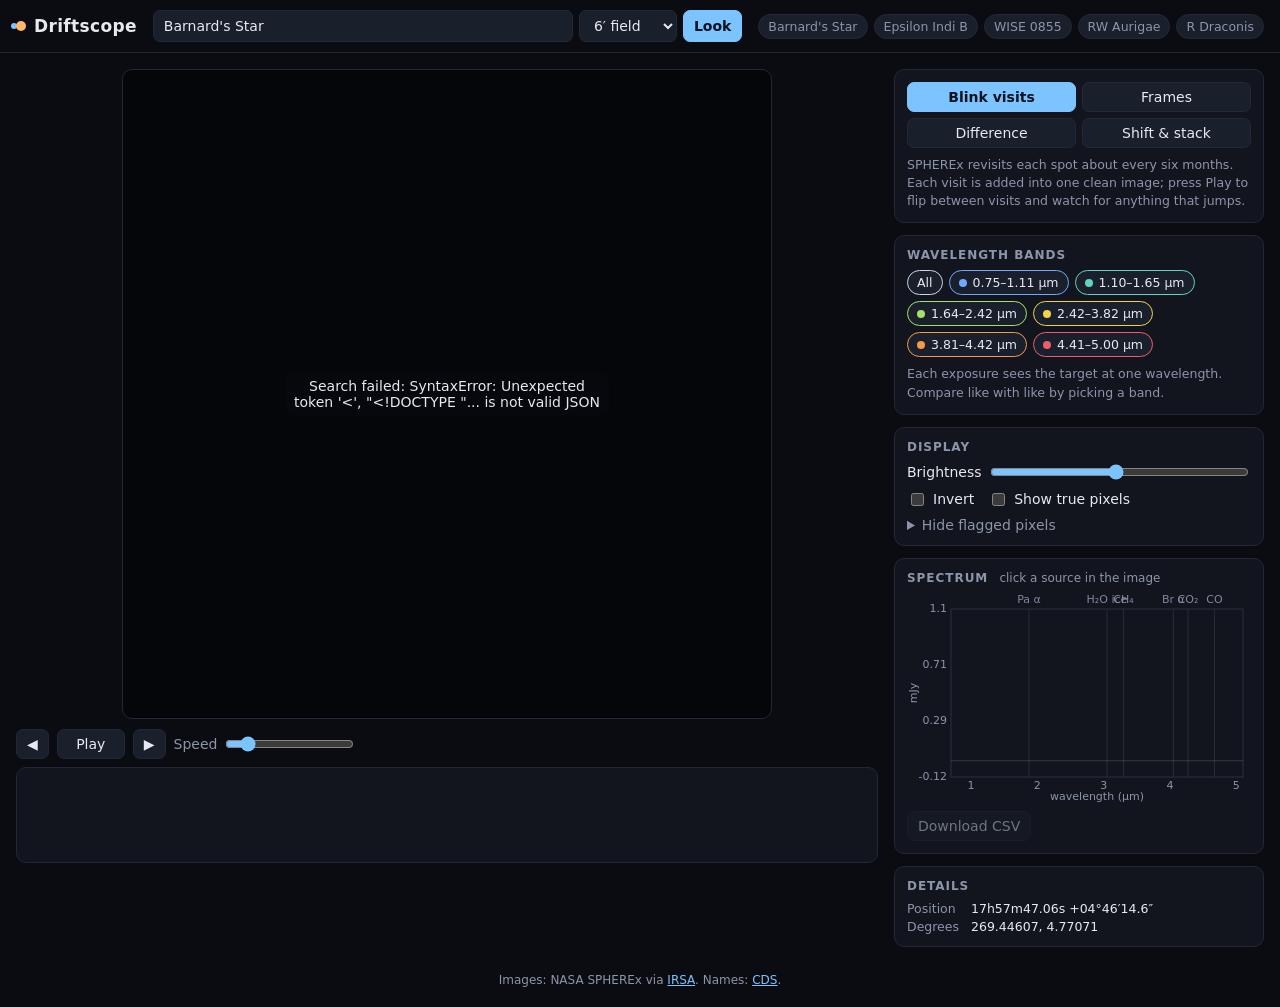
==== app/pages/index.html @ 3285594d "Add Driftscope: SPHEREx blink, difference, shift-and-stack viewer Pages Functions search IRSA and cu" ====
<!doctype html>
<html lang="en">
<head>
  <meta charset="utf-8">
  <meta name="viewport" content="width=device-width, initial-scale=1">
  <title>Driftscope — watch the SPHEREx sky move</title>
  <meta name="description" content="Blink, stack and difference NASA SPHEREx infrared images of any patch of sky to find things that move or change.">
  <link rel="stylesheet" href="style.css">
</head>
<body>
  <header class="top">
    <a class="brand" href="./"><span class="dot"></span>Driftscope</a>
    <form id="search" class="search">
      <input id="q" type="text" autocomplete="off" spellcheck="false"
        placeholder="Object name or RA Dec — e.g. 08h55m10.8s -07d14m42s" aria-label="Object name or coordinates">
      <select id="fov" aria-label="Field of view">
        <option value="3">3′ field</option>
        <option value="6" selected>6′ field</option>
        <option value="10">10′ field</option>
        <option value="15">15′ field</option>
        <option value="20">20′ field</option>
      </select>
      <button type="submit">Look</button>
    </form>
    <nav id="presets" class="presets" aria-label="Example targets"></nav>
  </header>

  <main class="layout">
    <section class="viewer">
      <div class="stage" id="stage">
        <canvas id="gl"></canvas>
        <canvas id="overlay"></canvas>
        <div class="badge" id="caption"></div>
        <div class="readout" id="readout"></div>
        <div class="status" id="status"></div>
      </div>
      <div class="transport">
        <button id="prev" title="Previous (←)">◀</button>
        <button id="play" title="Play / pause (space)">Play</button>
        <button id="next" title="Next (→)">▶</button>
        <label class="speed">Speed <input id="speed" type="range" min="0.5" max="12" step="0.5" value="2"></label>
        <span class="progress" id="progress"></span>
      </div>
      <canvas id="timeline" class="timeline" height="96"></canvas>
    </section>

    <aside class="side">
      <div class="panel">
        <div class="tabs" id="modes" role="tablist">
          <button data-mode="epoch" title="One stacked image per visit of the survey; blink between visits">Blink visits</button>
          <button data-mode="frame" title="Step through every individual exposure">Frames</button>
          <button data-mode="diff" title="Subtract one visit from another">Difference</button>
          <button data-mode="stack" title="Shift every exposure along a motion and add them up">Shift &amp; stack</button>
        </div>
        <p class="hint" id="modeHint"></p>

        <div id="diffCtl" class="row" hidden>
          <label>Show <select id="epA"></select></label>
          <label>minus <select id="epB"></select></label>
        </div>

        <div id="stackCtl" hidden>
          <div class="padrow">
            <canvas id="pad" width="150" height="150" title="Drag to set the motion"></canvas>
            <div class="padside">
              <label>East <input id="muE" type="number" step="0.1" value="0"> ″/yr</label>
              <label>North <input id="muN" type="number" step="0.1" value="0"> ″/yr</label>
              <label>Pad range <select id="padRange"><option>3</option><option selected>12</option><option>40</option></select> ″/yr</label>
              <button id="muReset" type="button">Reset</button>
            </div>
          </div>
        </div>
      </div>

      <div class="panel">
        <h2>Wavelength bands</h2>
        <div class="chips" id="bands"></div>
        <p class="hint">Each exposure sees the target at one wavelength. Compare like with like by picking a band.</p>
      </div>

      <div class="panel">
        <h2>Display</h2>
        <label class="slider">Brightness <input id="stretch" type="range" min="0.8" max="4.5" step="0.05" value="2.6"></label>
        <div class="row">
          <label><input id="invert" type="checkbox"> Invert</label>
          <label><input id="nearest" type="checkbox"> Show true pixels</label>
        </div>
        <details>
          <summary>Hide flagged pixels</summary>
          <div class="flags" id="flags"></div>
        </details>
      </div>

      <div class="panel">
        <h2>Spectrum <span class="sub" id="specTitle">click a source in the image</span></h2>
        <canvas id="spec" height="210"></canvas>
        <div class="row">
          <button id="specCsv" type="button" disabled>Download CSV</button>
          <span class="sub" id="specNote"></span>
        </div>
      </div>

      <div class="panel" id="detailPanel">
        <h2>Details</h2>
        <dl id="details"></dl>
      </div>
    </aside>
  </main>

  <footer class="foot">
    Images: NASA SPHEREx via <a href="https://irsa.ipac.caltech.edu/Missions/spherex.html" target="_blank" rel="noopener">IRSA</a>.
    Names: <a href="https://cds.unistra.fr/" target="_blank" rel="noopener">CDS</a>.
    <span id="renderer"></span>
  </footer>
  <script type="module" src="js/app.js"></script>
</body>
</html>
---- app/pages/style.css ----
:root {
  --bg: #0a0c12; --panel: #12151e; --line: #232838; --text: #e6e9f2; --dim: #8d95ab;
  --accent: #7cc4ff; --accent2: #ffb86b; --radius: 10px;
  font-family: ui-sans-serif, system-ui, -apple-system, "Segoe UI", Roboto, sans-serif;
  color-scheme: dark;
}
* { box-sizing: border-box; }
html, body { margin: 0; background: var(--bg); color: var(--text); font-size: 14px; }
a { color: var(--accent); }
button, select, input[type=text], input[type=number] {
  font: inherit; color: var(--text); background: #1a1f2c; border: 1px solid var(--line);
  border-radius: 7px; padding: 6px 10px;
}
button { cursor: pointer; }
button:hover:not(:disabled) { border-color: var(--accent); }
button:disabled { opacity: .45; cursor: default; }
input[type=range] { accent-color: var(--accent); }

.top { display: flex; flex-wrap: wrap; gap: 10px 16px; align-items: center; padding: 10px 16px; border-bottom: 1px solid var(--line); }
.brand { font-weight: 700; font-size: 17px; letter-spacing: .02em; color: var(--text); text-decoration: none; display: flex; align-items: center; gap: 8px; }
.brand .dot { width: 10px; height: 10px; border-radius: 50%; background: var(--accent2); box-shadow: -7px 0 0 -2px var(--accent); }
.search { display: flex; gap: 6px; flex: 1 1 380px; min-width: 0; }
.search input { flex: 1; min-width: 0; }
.search button { background: var(--accent); color: #06121d; border-color: var(--accent); font-weight: 600; }
.presets { display: flex; flex-wrap: wrap; gap: 6px; }
.presets button { padding: 4px 9px; font-size: 12.5px; border-radius: 999px; color: var(--dim); }
.presets button:hover { color: var(--text); }

.layout { display: grid; grid-template-columns: minmax(0, 1fr) 370px; gap: 16px; padding: 16px; max-width: 1400px; margin: 0 auto; }
.viewer { min-width: 0; }
.stage { position: relative; width: 100%; max-width: min(100%, calc(100vh - 250px)); min-width: min(100%, 320px); aspect-ratio: 1; margin: 0 auto; background: #05060a; border: 1px solid var(--line); border-radius: var(--radius); overflow: hidden; touch-action: none; cursor: crosshair; }
.stage canvas { position: absolute; inset: 0; width: 100%; height: 100%; display: block; }
#overlay { pointer-events: none; }
.badge, .readout, .status { position: absolute; padding: 5px 9px; background: rgba(8, 10, 16, .72); border-radius: 7px; font-size: 12.5px; pointer-events: none; backdrop-filter: blur(4px); }
.badge { top: 10px; left: 10px; max-width: calc(100% - 20px); font-weight: 600; }
.readout { bottom: 10px; left: 10px; color: var(--dim); font-variant-numeric: tabular-nums; white-space: pre-line; }
.status { top: 50%; left: 50%; transform: translate(-50%, -50%); font-size: 14px; text-align: center; max-width: 80%; }
.badge:empty, .readout:empty, .status:empty { display: none; }

.transport { display: flex; align-items: center; gap: 8px; margin: 10px 0 8px; flex-wrap: wrap; }
.transport #play { min-width: 68px; }
.speed { display: flex; align-items: center; gap: 6px; color: var(--dim); }
.progress { margin-left: auto; color: var(--dim); font-variant-numeric: tabular-nums; }
.timeline { width: 100%; height: 96px; display: block; background: var(--panel); border: 1px solid var(--line); border-radius: var(--radius); cursor: pointer; }

.side { display: flex; flex-direction: column; gap: 12px; min-width: 0; }
.panel { background: var(--panel); border: 1px solid var(--line); border-radius: var(--radius); padding: 12px; }
.panel h2 { margin: 0 0 8px; font-size: 12px; text-transform: uppercase; letter-spacing: .08em; color: var(--dim); font-weight: 600; }
.panel h2 .sub { text-transform: none; letter-spacing: 0; font-weight: 400; margin-left: 6px; }
.sub { color: var(--dim); font-size: 12px; }
.hint { color: var(--dim); font-size: 12.5px; margin: 8px 0 0; line-height: 1.45; }
.tabs { display: grid; grid-template-columns: 1fr 1fr; gap: 6px; }
.tabs button[aria-selected=true] { background: var(--accent); color: #06121d; border-color: var(--accent); font-weight: 600; }
.row { display: flex; flex-wrap: wrap; gap: 8px 14px; align-items: center; margin-top: 8px; }
.row label, .slider { display: flex; align-items: center; gap: 6px; }
.slider input { flex: 1; }
.chips { display: flex; flex-wrap: wrap; gap: 6px; }
.chips button { padding: 4px 9px; font-size: 12.5px; border-radius: 999px; display: flex; align-items: center; gap: 6px; opacity: .5; }
.chips button[aria-pressed=true] { opacity: 1; border-color: currentColor; }
.chips i { width: 8px; height: 8px; border-radius: 50%; background: currentColor; }
.chips span { color: var(--text); }
.padrow { display: flex; gap: 12px; margin-top: 10px; }
#pad { background: #0b0e16; border: 1px solid var(--line); border-radius: 8px; cursor: crosshair; touch-action: none; flex: none; }
.padside { display: flex; flex-direction: column; gap: 6px; font-size: 12.5px; color: var(--dim); }
.padside input { width: 74px; padding: 3px 6px; }
.padside select { padding: 3px 6px; }
details { margin-top: 8px; }
summary { cursor: pointer; color: var(--dim); }
.flags { display: grid; grid-template-columns: 1fr 1fr; gap: 3px 10px; margin-top: 8px; font-size: 12px; }
.flags label { display: flex; gap: 5px; align-items: center; }
#spec { width: 100%; height: 210px; display: block; }
dl { display: grid; grid-template-columns: auto 1fr; gap: 3px 12px; margin: 0; font-size: 12.5px; }
dt { color: var(--dim); }
dd { margin: 0; overflow-wrap: anywhere; font-variant-numeric: tabular-nums; }
.foot { padding: 10px 16px 20px; color: var(--dim); font-size: 12px; text-align: center; }

@media (max-width: 900px) {
  .layout { grid-template-columns: 1fr; padding: 10px; }
  .stage { max-width: 100%; }
}
/* ?embed=1 : just the image, transport and timeline */
body.embed .top, body.embed .side, body.embed .foot { display: none; }
body.embed .layout { grid-template-columns: 1fr; padding: 6px; }
body.embed .stage { max-width: min(100%, calc(100vh - 160px)); }
[hidden] { display: none !important; }
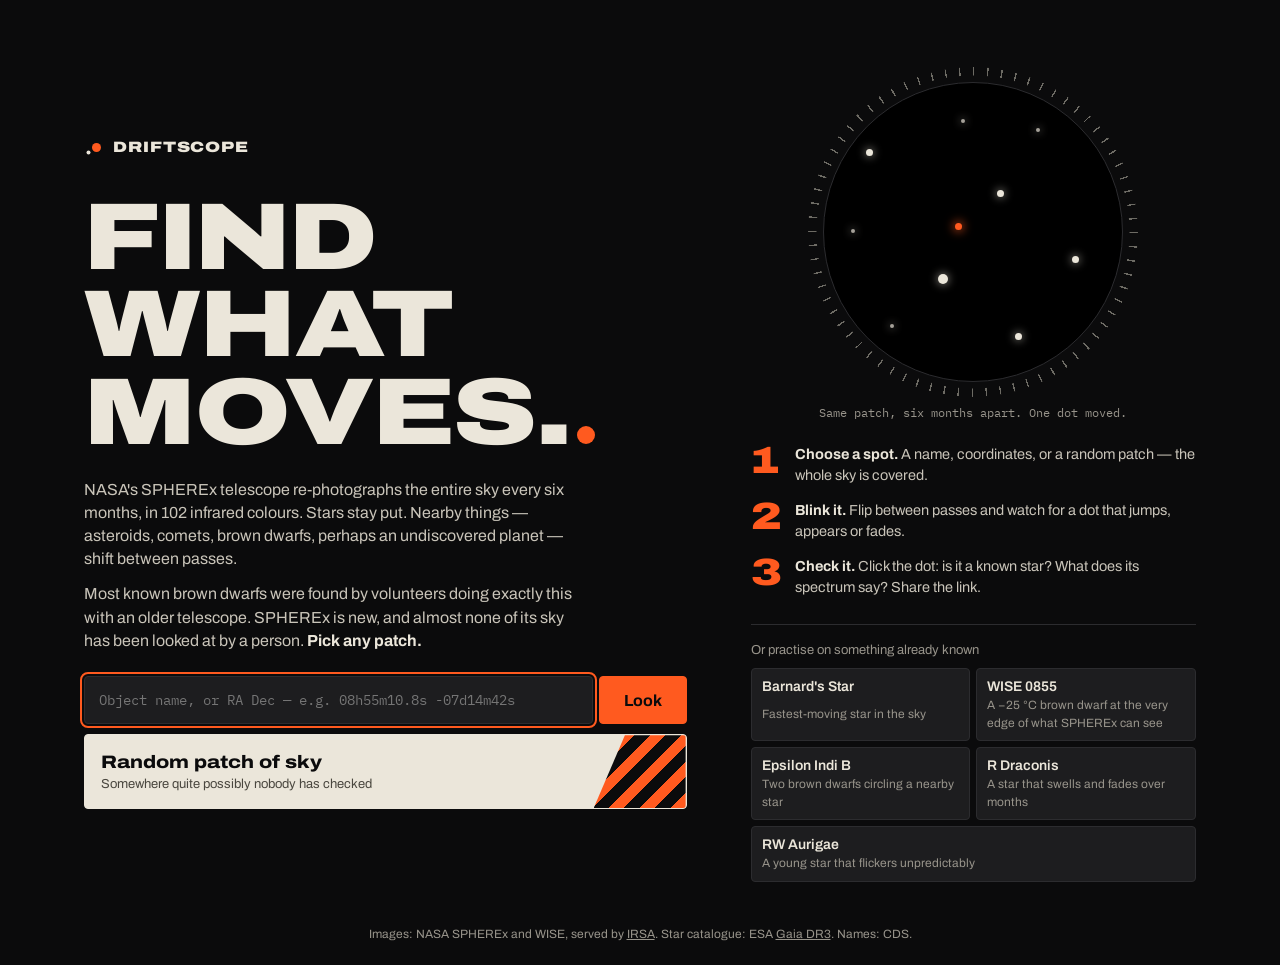
==== commit 8043f7bd: "Redesign, onboarding, Gaia overlay, WISE baseline, robust stacking - Start page and four-step guide;" ====
--- a/app/pages/index.html
+++ b/app/pages/index.html
@@ -3,115 +3,176 @@
 <head>
   <meta charset="utf-8">
   <meta name="viewport" content="width=device-width, initial-scale=1">
-  <title>Driftscope — watch the SPHEREx sky move</title>
-  <meta name="description" content="Blink, stack and difference NASA SPHEREx infrared images of any patch of sky to find things that move or change.">
+  <title>Driftscope — find what moves in the SPHEREx sky</title>
+  <meta name="description" content="Blink, subtract and stack NASA SPHEREx infrared images of any patch of sky to find things that move or change.">
+  <link rel="preconnect" href="https://fonts.googleapis.com">
+  <link rel="preconnect" href="https://fonts.gstatic.com" crossorigin>
+  <link href="https://fonts.googleapis.com/css2?family=Archivo:wdth,wght@62..125,400..900&family=IBM+Plex+Mono:wght@400;500;600&display=swap" rel="stylesheet">
   <link rel="stylesheet" href="style.css">
 </head>
 <body>
-  <header class="top">
-    <a class="brand" href="./"><span class="dot"></span>Driftscope</a>
+  <header class="bar">
+    <button class="brand" id="home" title="Start page">DRIFTSCOPE</button>
     <form id="search" class="search">
-      <input id="q" type="text" autocomplete="off" spellcheck="false"
-        placeholder="Object name or RA Dec — e.g. 08h55m10.8s -07d14m42s" aria-label="Object name or coordinates">
-      <select id="fov" aria-label="Field of view">
-        <option value="3">3′ field</option>
-        <option value="6" selected>6′ field</option>
-        <option value="10">10′ field</option>
-        <option value="15">15′ field</option>
-        <option value="20">20′ field</option>
-      </select>
-      <button type="submit">Look</button>
+      <input id="q" type="text" autocomplete="off" spellcheck="false" placeholder="Any object name or coordinates" aria-label="Object name or coordinates">
+      <div class="seg" id="fov" role="radiogroup" aria-label="Field width in arcminutes" title="How wide a patch to load. Wider catches faster movers but takes longer."></div>
+      <button type="submit" class="solid">Look</button>
     </form>
-    <nav id="presets" class="presets" aria-label="Example targets"></nav>
+    <button id="random" title="Jump to a random patch that nobody has picked">Random patch</button>
+    <button id="share" title="Copy a link to exactly this view">Copy link</button>
+    <button id="help" title="Show the 30-second guide">Guide</button>
   </header>
 
-  <main class="layout">
-    <section class="viewer">
+  <main class="deck">
+    <section class="scope">
       <div class="stage" id="stage">
         <canvas id="gl"></canvas>
         <canvas id="overlay"></canvas>
-        <div class="badge" id="caption"></div>
+        <div class="loadbar"><i id="loadbar"></i></div>
+        <div class="stamp"><b id="stampBig"></b><span id="stampSub"></span></div>
         <div class="readout" id="readout"></div>
         <div class="status" id="status"></div>
       </div>
-      <div class="transport">
-        <button id="prev" title="Previous (←)">◀</button>
-        <button id="play" title="Play / pause (space)">Play</button>
-        <button id="next" title="Next (→)">▶</button>
-        <label class="speed">Speed <input id="speed" type="range" min="0.5" max="12" step="0.5" value="2"></label>
-        <span class="progress" id="progress"></span>
+
+      <div class="tape">
+        <button id="play" class="playbtn" title="Play / pause (space)" aria-label="Play"></button>
+        <div class="steps">
+          <button id="prev" title="Previous (←)" aria-label="Previous">‹</button>
+          <button id="next" title="Next (→)" aria-label="Next">›</button>
+        </div>
+        <canvas id="timeline" class="timeline"></canvas>
       </div>
-      <canvas id="timeline" class="timeline" height="96"></canvas>
+
+      <div class="tools">
+        <button class="tog" id="tGaia" aria-pressed="true" title="Ring every star the Gaia catalogue already knows, at its position on the date shown"><svg viewBox="0 0 16 16"><circle cx="8" cy="8" r="5"/></svg>Known stars</button>
+        <button class="tog" id="tWise" aria-pressed="true" title="Add the 2010 WISE image as an extra pass: a 15-year baseline"><svg viewBox="0 0 16 16"><path d="M2 8h12M2 5v6M14 5v6"/></svg>2010 WISE</button>
+        <button class="tog" id="tNearest" aria-pressed="false" title="Show the telescope's real pixels instead of a smoothed image"><svg viewBox="0 0 16 16"><path d="M2 2h5v5H2zM9 9h5v5H9z"/></svg>True pixels</button>
+        <button class="tog" id="tInvert" aria-pressed="false" title="Black dots on white, as astronomers often prefer"><svg viewBox="0 0 16 16"><circle cx="8" cy="8" r="5.5"/><path d="M8 2.5v11" /><path d="M8 2.5a5.5 5.5 0 0 1 0 11z" fill="currentColor"/></svg>Invert</button>
+        <label class="bright" title="Brightness"><svg viewBox="0 0 16 16"><circle cx="8" cy="8" r="3"/><path d="M8 1v2M8 13v2M1 8h2M13 8h2M3 3l1.4 1.4M11.6 11.6L13 13M3 13l1.4-1.4M11.6 4.4L13 3"/></svg><input id="stretch" type="range" min="0.8" max="4.5" step="0.05" value="2.6" aria-label="Brightness"></label>
+        <label class="bright" title="Playback speed"><svg viewBox="0 0 16 16"><path d="M2 3l6 5-6 5zM8 3l6 5-6 5z"/></svg><input id="speed" type="range" min="0.5" max="12" step="0.5" value="1.5" aria-label="Playback speed"></label>
+        <details class="pop" id="flagPop">
+          <summary title="Choose which kinds of bad pixel are blanked out">Hide bad pixels</summary>
+          <div class="flags" id="flags"></div>
+        </details>
+      </div>
+      <p class="prov" id="progress"></p>
+      <p class="partial" id="partial" hidden>Part of the NASA archive did not answer, so some exposures are missing. <button id="retry">Try again</button></p>
     </section>
 
-    <aside class="side">
-      <div class="panel">
-        <div class="tabs" id="modes" role="tablist">
-          <button data-mode="epoch" title="One stacked image per visit of the survey; blink between visits">Blink visits</button>
-          <button data-mode="frame" title="Step through every individual exposure">Frames</button>
-          <button data-mode="diff" title="Subtract one visit from another">Difference</button>
-          <button data-mode="stack" title="Shift every exposure along a motion and add them up">Shift &amp; stack</button>
+    <aside class="rack">
+      <div class="modes" id="modes" role="tablist">
+        <button data-mode="epoch">
+          <svg viewBox="0 0 32 32"><circle cx="9" cy="20" r="3" fill="currentColor"/><circle cx="23" cy="10" r="3" stroke-dasharray="2 2"/><path d="M12 18l8-6" stroke-dasharray="1 3"/></svg>
+          <span><b>Blink</b>Flip between telescope passes. Anything that moved will jump.</span>
+        </button>
+        <button data-mode="diff">
+          <svg viewBox="0 0 32 32"><circle cx="16" cy="16" r="9"/><path d="M16 7a9 9 0 0 0 0 18z" fill="currentColor"/></svg>
+          <span><b>Difference</b>Subtract one pass from another. Only what changed is left.</span>
+        </button>
+        <button data-mode="stack">
+          <svg viewBox="0 0 32 32"><path d="M6 26L26 6M26 6h-7M26 6v7"/><circle cx="10" cy="22" r="2" fill="currentColor"/><circle cx="16" cy="16" r="2" fill="currentColor"/></svg>
+          <span><b>Shift &amp; stack</b>Add every image along a motion to pull a faint mover out of the noise.</span>
+        </button>
+        <button data-mode="frame">
+          <svg viewBox="0 0 32 32"><rect x="5" y="11" width="14" height="14"/><path d="M9 11V7h14v14h-4M13 7V3h14v14h-4" /></svg>
+          <span><b>Exposures</b>Every single image in time order, with its quality flags.</span>
+        </button>
+      </div>
+
+      <div class="ctl" id="diffCtl" hidden>
+        <label>Show <select id="epA"></select></label>
+        <label>minus <select id="epB"></select></label>
+        <p>Orange appeared, blue vanished. A mover is a blue–orange pair.</p>
+      </div>
+
+      <div class="ctl" id="stackCtl" hidden>
+        <div class="padrow">
+          <canvas id="pad" width="300" height="300" title="Drag to set the motion"></canvas>
+          <div class="padside">
+            <label>East <input id="muE" type="number" step="0.1" value="0"><i>″/yr</i></label>
+            <label>North <input id="muN" type="number" step="0.1" value="0"><i>″/yr</i></label>
+            <label>Dial <select id="padRange"><option value="3">±3</option><option value="12" selected>±12</option><option value="40">±40</option></select><i>″/yr</i></label>
+            <button id="muReset" type="button">Zero</button>
+          </div>
         </div>
-        <p class="hint" id="modeHint"></p>
+        <p>Drag the dial. When the motion matches a mover, it snaps into a sharp dot while the stars smear.</p>
+      </div>
 
-        <div id="diffCtl" class="row" hidden>
-          <label>Show <select id="epA"></select></label>
-          <label>minus <select id="epB"></select></label>
+      <div class="bands">
+        <div class="bandhead"><span id="bandText"></span><button id="bandAll" hidden>Use all</button></div>
+        <div class="strip" id="bands"></div>
+        <div class="ticks" id="bandTicks"></div>
+      </div>
+
+      <div class="inspect" id="inspect">
+        <div class="empty" id="inspectEmpty">
+          <svg viewBox="0 0 32 32"><circle cx="16" cy="16" r="7"/><path d="M16 3v8M16 21v8M3 16h8M21 16h8"/></svg>
+          <p><b>Click any dot in the image.</b> You'll see whether it is a known star, and its spectrum across up to 102 infrared wavelengths.</p>
         </div>
-
-        <div id="stackCtl" hidden>
-          <div class="padrow">
-            <canvas id="pad" width="150" height="150" title="Drag to set the motion"></canvas>
-            <div class="padside">
-              <label>East <input id="muE" type="number" step="0.1" value="0"> ″/yr</label>
-              <label>North <input id="muN" type="number" step="0.1" value="0"> ″/yr</label>
-              <label>Pad range <select id="padRange"><option>3</option><option selected>12</option><option>40</option></select> ″/yr</label>
-              <button id="muReset" type="button">Reset</button>
-            </div>
-          </div>
+        <div id="inspectBody" hidden>
+          <div class="where"><span id="whereText"></span><button id="whereCopy" title="Copy coordinates">Copy</button></div>
+          <div class="verdict" id="verdict"></div>
+          <canvas id="spec"></canvas>
+          <div class="specfoot"><span id="specNote"></span><button id="specCsv" type="button">CSV</button></div>
         </div>
       </div>
 
-      <div class="panel">
-        <h2>Wavelength bands</h2>
-        <div class="chips" id="bands"></div>
-        <p class="hint">Each exposure sees the target at one wavelength. Compare like with like by picking a band.</p>
-      </div>
-
-      <div class="panel">
-        <h2>Display</h2>
-        <label class="slider">Brightness <input id="stretch" type="range" min="0.8" max="4.5" step="0.05" value="2.6"></label>
-        <div class="row">
-          <label><input id="invert" type="checkbox"> Invert</label>
-          <label><input id="nearest" type="checkbox"> Show true pixels</label>
-        </div>
-        <details>
-          <summary>Hide flagged pixels</summary>
-          <div class="flags" id="flags"></div>
-        </details>
-      </div>
-
-      <div class="panel">
-        <h2>Spectrum <span class="sub" id="specTitle">click a source in the image</span></h2>
-        <canvas id="spec" height="210"></canvas>
-        <div class="row">
-          <button id="specCsv" type="button" disabled>Download CSV</button>
-          <span class="sub" id="specNote"></span>
-        </div>
-      </div>
-
-      <div class="panel" id="detailPanel">
-        <h2>Details</h2>
+      <div class="frameinfo" id="frameinfo" hidden>
+        <h2>This exposure</h2>
         <dl id="details"></dl>
       </div>
     </aside>
   </main>
 
   <footer class="foot">
-    Images: NASA SPHEREx via <a href="https://irsa.ipac.caltech.edu/Missions/spherex.html" target="_blank" rel="noopener">IRSA</a>.
-    Names: <a href="https://cds.unistra.fr/" target="_blank" rel="noopener">CDS</a>.
+    Images: NASA SPHEREx and WISE, served by <a href="https://irsa.ipac.caltech.edu/Missions/spherex.html" target="_blank" rel="noopener">IRSA</a>.
+    Star catalogue: ESA <a href="https://www.cosmos.esa.int/gaia" target="_blank" rel="noopener">Gaia DR3</a>. Names: CDS.
     <span id="renderer"></span>
   </footer>
+
+  <!-- Start page -->
+  <div class="intro" id="intro" hidden>
+    <div class="introin">
+      <div class="pitch">
+        <div class="wordmark">DRIFTSCOPE</div>
+        <h1>Find what moves.</h1>
+        <p class="lead">NASA's SPHEREx telescope re-photographs the entire sky every six months, in 102 infrared colours. Stars stay put. Nearby things — asteroids, comets, brown dwarfs, perhaps an undiscovered planet — shift between passes.</p>
+        <p class="lead">Most known brown dwarfs were found by volunteers doing exactly this with an older telescope. SPHEREx is new, and almost none of its sky has been looked at by a person. <b>Pick any patch.</b></p>
+        <form id="introSearch" class="search big">
+          <input id="introQ" type="text" autocomplete="off" spellcheck="false" placeholder="Object name, or RA Dec — e.g. 08h55m10.8s -07d14m42s" aria-label="Object name or coordinates">
+          <button type="submit" class="solid">Look</button>
+        </form>
+        <button id="introRandom" class="randombig">
+          <b>Random patch of sky</b><span>Somewhere quite possibly nobody has checked</span>
+        </button>
+      </div>
+      <div class="how">
+        <div class="demo" aria-hidden="true">
+          <i style="left:14%;top:22%"></i><i style="left:71%;top:15%" class="s"></i><i style="left:38%;top:64%" class="l"></i>
+          <i style="left:83%;top:58%"></i><i style="left:22%;top:81%" class="s"></i><i style="left:58%;top:36%"></i>
+          <i style="left:9%;top:49%" class="s"></i><i style="left:64%;top:84%"></i><i style="left:46%;top:12%" class="s"></i>
+          <i class="mover"></i>
+          <span>Same patch, six months apart. One dot moved.</span>
+        </div>
+        <ol class="steps3">
+          <li><b>1</b><span><strong>Choose a spot.</strong> A name, coordinates, or a random patch — the whole sky is covered.</span></li>
+          <li><b>2</b><span><strong>Blink it.</strong> Flip between passes and watch for a dot that jumps, appears or fades.</span></li>
+          <li><b>3</b><span><strong>Check it.</strong> Click the dot: is it a known star? What does its spectrum say? Share the link.</span></li>
+        </ol>
+        <div class="practice">
+          <p>Or practise on something already known</p>
+          <div id="presets"></div>
+        </div>
+      </div>
+    </div>
+  </div>
+
+  <!-- Guide bubble -->
+  <div class="coach" id="coach" hidden>
+    <p id="coachText"></p>
+    <div><span id="coachStep"></span><button id="coachSkip">Skip</button><button id="coachNext" class="solid">Next</button></div>
+  </div>
+
   <script type="module" src="js/app.js"></script>
 </body>
 </html>
--- a/app/pages/style.css
+++ b/app/pages/style.css
@@ -1,85 +1,196 @@
+/* Driftscope — instrument panel: black ground, bone type, one signal orange. */
 :root {
-  --bg: #0a0c12; --panel: #12151e; --line: #232838; --text: #e6e9f2; --dim: #8d95ab;
-  --accent: #7cc4ff; --accent2: #ffb86b; --radius: 10px;
-  font-family: ui-sans-serif, system-ui, -apple-system, "Segoe UI", Roboto, sans-serif;
+  --ink: #0b0b0c; --panel: #141415; --raise: #1d1d1f; --line: #2c2c2f;
+  --bone: #ebe6da; --dim: #98948b; --signal: #ff5a1f; --gaia: #74d4ff;
+  --display: "Archivo", "Helvetica Neue", Arial, sans-serif;
+  --mono: "IBM Plex Mono", ui-monospace, "SF Mono", Menlo, monospace;
   color-scheme: dark;
 }
 * { box-sizing: border-box; }
-html, body { margin: 0; background: var(--bg); color: var(--text); font-size: 14px; }
-a { color: var(--accent); }
+[hidden] { display: none !important; }
+html, body { margin: 0; background: var(--ink); color: var(--bone); font: 14px/1.45 var(--display); font-stretch: 100%; }
+a { color: var(--bone); }
+button, select, input { font: inherit; color: inherit; }
 button, select, input[type=text], input[type=number] {
-  font: inherit; color: var(--text); background: #1a1f2c; border: 1px solid var(--line);
-  border-radius: 7px; padding: 6px 10px;
+  background: var(--raise); border: 1px solid var(--line); border-radius: 4px; padding: 7px 11px;
 }
 button { cursor: pointer; }
-button:hover:not(:disabled) { border-color: var(--accent); }
-button:disabled { opacity: .45; cursor: default; }
-input[type=range] { accent-color: var(--accent); }
+button:hover:not(:disabled) { border-color: var(--bone); }
+button:disabled { opacity: .35; cursor: default; }
+button:focus-visible, input:focus-visible, select:focus-visible { outline: 2px solid var(--signal); outline-offset: 2px; }
+.solid { background: var(--signal); border-color: var(--signal); color: var(--ink); font-weight: 700; }
+.solid:hover:not(:disabled) { border-color: var(--bone); }
+input[type=range] { accent-color: var(--bone); }
+svg { width: 16px; height: 16px; fill: none; stroke: currentColor; stroke-width: 1.5; stroke-linecap: round; stroke-linejoin: round; flex: none; }
 
-.top { display: flex; flex-wrap: wrap; gap: 10px 16px; align-items: center; padding: 10px 16px; border-bottom: 1px solid var(--line); }
-.brand { font-weight: 700; font-size: 17px; letter-spacing: .02em; color: var(--text); text-decoration: none; display: flex; align-items: center; gap: 8px; }
-.brand .dot { width: 10px; height: 10px; border-radius: 50%; background: var(--accent2); box-shadow: -7px 0 0 -2px var(--accent); }
-.search { display: flex; gap: 6px; flex: 1 1 380px; min-width: 0; }
-.search input { flex: 1; min-width: 0; }
-.search button { background: var(--accent); color: #06121d; border-color: var(--accent); font-weight: 600; }
-.presets { display: flex; flex-wrap: wrap; gap: 6px; }
-.presets button { padding: 4px 9px; font-size: 12.5px; border-radius: 999px; color: var(--dim); }
-.presets button:hover { color: var(--text); }
+/* ---------- top bar ---------- */
+.bar { display: flex; flex-wrap: wrap; gap: 8px 10px; align-items: center; padding: 10px 16px; border-bottom: 1px solid var(--line); }
+.brand { font-stretch: 125%; font-weight: 900; font-size: 17px; letter-spacing: .06em; background: none; border: 0; padding: 4px 14px 4px 0; display: flex; align-items: center; gap: 12px; }
+.brand::before { content: ""; width: 9px; height: 9px; border-radius: 50%; background: var(--signal); box-shadow: -8px 5px 0 -2.5px var(--bone); margin-left: 8px; }
+.search { display: flex; gap: 6px; flex: 1 1 420px; min-width: 0; }
+.search input { flex: 1; min-width: 0; font-family: var(--mono); font-size: 13px; }
+.seg { display: flex; border: 1px solid var(--line); border-radius: 4px; overflow: hidden; flex: none; }
+.seg button { border: 0; border-radius: 0; background: none; padding: 7px 9px; font-family: var(--mono); font-size: 12.5px; color: var(--dim); }
+.seg button[aria-checked=true] { background: var(--bone); color: var(--ink); font-weight: 600; }
 
-.layout { display: grid; grid-template-columns: minmax(0, 1fr) 370px; gap: 16px; padding: 16px; max-width: 1400px; margin: 0 auto; }
-.viewer { min-width: 0; }
-.stage { position: relative; width: 100%; max-width: min(100%, calc(100vh - 250px)); min-width: min(100%, 320px); aspect-ratio: 1; margin: 0 auto; background: #05060a; border: 1px solid var(--line); border-radius: var(--radius); overflow: hidden; touch-action: none; cursor: crosshair; }
+/* ---------- main ---------- */
+.deck { display: grid; grid-template-columns: minmax(0, 1fr) 380px; gap: 20px; padding: 16px; max-width: 1440px; margin: 0 auto; }
+.scope { min-width: 0; }
+.stage { position: relative; width: 100%; max-width: min(100%, calc(100vh - 262px)); min-width: min(100%, 340px); aspect-ratio: 1; margin: 0 auto; background: #000; border: 1px solid var(--line); border-radius: 6px; overflow: hidden; touch-action: none; cursor: crosshair; }
 .stage canvas { position: absolute; inset: 0; width: 100%; height: 100%; display: block; }
 #overlay { pointer-events: none; }
-.badge, .readout, .status { position: absolute; padding: 5px 9px; background: rgba(8, 10, 16, .72); border-radius: 7px; font-size: 12.5px; pointer-events: none; backdrop-filter: blur(4px); }
-.badge { top: 10px; left: 10px; max-width: calc(100% - 20px); font-weight: 600; }
-.readout { bottom: 10px; left: 10px; color: var(--dim); font-variant-numeric: tabular-nums; white-space: pre-line; }
-.status { top: 50%; left: 50%; transform: translate(-50%, -50%); font-size: 14px; text-align: center; max-width: 80%; }
-.badge:empty, .readout:empty, .status:empty { display: none; }
+.loadbar { position: absolute; inset: 0 0 auto 0; height: 3px; pointer-events: none; }
+.loadbar i { display: block; height: 100%; width: 0; background: var(--signal); transition: width .3s, opacity .6s; }
+.stamp { position: absolute; top: 14px; left: 16px; right: 16px; pointer-events: none; text-shadow: 0 0 6px #000, 0 0 2px #000; }
+.stamp b { display: block; font-stretch: 125%; font-weight: 800; font-size: clamp(20px, 3.2vw, 30px); line-height: 1; letter-spacing: .01em; text-transform: uppercase; }
+.stamp span { display: block; margin-top: 5px; font: 12.5px var(--mono); color: var(--bone); opacity: .85; }
+.readout { position: absolute; bottom: 12px; left: 14px; font: 12px var(--mono); white-space: pre-line; pointer-events: none; text-shadow: 0 0 5px #000, 0 0 2px #000; }
+.status { position: absolute; top: 50%; left: 50%; transform: translate(-50%, -50%); max-width: 78%; text-align: center; font-size: 16px; font-weight: 600; pointer-events: none; text-shadow: 0 0 8px #000; }
+.status:empty, .readout:empty { display: none; }
 
-.transport { display: flex; align-items: center; gap: 8px; margin: 10px 0 8px; flex-wrap: wrap; }
-.transport #play { min-width: 68px; }
-.speed { display: flex; align-items: center; gap: 6px; color: var(--dim); }
-.progress { margin-left: auto; color: var(--dim); font-variant-numeric: tabular-nums; }
-.timeline { width: 100%; height: 96px; display: block; background: var(--panel); border: 1px solid var(--line); border-radius: var(--radius); cursor: pointer; }
+.tape { display: flex; align-items: stretch; gap: 10px; margin-top: 12px; }
+.playbtn { width: 64px; flex: none; border-radius: 6px; background: var(--signal); border-color: var(--signal); position: relative; }
+.playbtn::before { content: ""; position: absolute; inset: 0; margin: auto; width: 20px; height: 22px; background: var(--ink); clip-path: polygon(10% 0, 100% 50%, 10% 100%); }
+.playbtn.on::before { clip-path: polygon(0 0, 36% 0, 36% 100%, 0 100%, 0 0, 64% 0, 100% 0, 100% 100%, 64% 100%, 64% 0); }
+.steps { display: flex; flex-direction: column; gap: 6px; flex: none; }
+.steps button { flex: 1; padding: 0 11px; font-size: 18px; line-height: 1; }
+.timeline { flex: 1; min-width: 0; height: 84px; display: block; background: var(--panel); border: 1px solid var(--line); border-radius: 6px; cursor: pointer; }
 
-.side { display: flex; flex-direction: column; gap: 12px; min-width: 0; }
-.panel { background: var(--panel); border: 1px solid var(--line); border-radius: var(--radius); padding: 12px; }
-.panel h2 { margin: 0 0 8px; font-size: 12px; text-transform: uppercase; letter-spacing: .08em; color: var(--dim); font-weight: 600; }
-.panel h2 .sub { text-transform: none; letter-spacing: 0; font-weight: 400; margin-left: 6px; }
-.sub { color: var(--dim); font-size: 12px; }
-.hint { color: var(--dim); font-size: 12.5px; margin: 8px 0 0; line-height: 1.45; }
-.tabs { display: grid; grid-template-columns: 1fr 1fr; gap: 6px; }
-.tabs button[aria-selected=true] { background: var(--accent); color: #06121d; border-color: var(--accent); font-weight: 600; }
-.row { display: flex; flex-wrap: wrap; gap: 8px 14px; align-items: center; margin-top: 8px; }
-.row label, .slider { display: flex; align-items: center; gap: 6px; }
-.slider input { flex: 1; }
-.chips { display: flex; flex-wrap: wrap; gap: 6px; }
-.chips button { padding: 4px 9px; font-size: 12.5px; border-radius: 999px; display: flex; align-items: center; gap: 6px; opacity: .5; }
-.chips button[aria-pressed=true] { opacity: 1; border-color: currentColor; }
-.chips i { width: 8px; height: 8px; border-radius: 50%; background: currentColor; }
-.chips span { color: var(--text); }
-.padrow { display: flex; gap: 12px; margin-top: 10px; }
-#pad { background: #0b0e16; border: 1px solid var(--line); border-radius: 8px; cursor: crosshair; touch-action: none; flex: none; }
-.padside { display: flex; flex-direction: column; gap: 6px; font-size: 12.5px; color: var(--dim); }
-.padside input { width: 74px; padding: 3px 6px; }
-.padside select { padding: 3px 6px; }
-details { margin-top: 8px; }
-summary { cursor: pointer; color: var(--dim); }
-.flags { display: grid; grid-template-columns: 1fr 1fr; gap: 3px 10px; margin-top: 8px; font-size: 12px; }
-.flags label { display: flex; gap: 5px; align-items: center; }
-#spec { width: 100%; height: 210px; display: block; }
-dl { display: grid; grid-template-columns: auto 1fr; gap: 3px 12px; margin: 0; font-size: 12.5px; }
+.tools { display: flex; flex-wrap: wrap; gap: 8px; align-items: center; margin-top: 10px; }
+.tog { display: flex; align-items: center; gap: 7px; padding: 6px 10px; color: var(--dim); background: none; }
+.tog[aria-pressed=true] { background: var(--bone); border-color: var(--bone); color: var(--ink); font-weight: 600; }
+.tog[aria-pressed=true]#tGaia svg { stroke: #0a7fb8; stroke-width: 2.2; }
+.bright { display: flex; align-items: center; gap: 6px; color: var(--dim); padding: 0 4px; }
+.bright input { width: 96px; }
+.pop { position: relative; }
+.pop summary { list-style: none; cursor: pointer; padding: 6px 10px; border: 1px solid var(--line); border-radius: 4px; color: var(--dim); }
+.pop summary::-webkit-details-marker { display: none; }
+.pop[open] summary { color: var(--bone); border-color: var(--bone); }
+.flags { position: absolute; bottom: calc(100% + 8px); right: 0; z-index: 5; width: 330px; max-width: 86vw; display: grid; grid-template-columns: 1fr 1fr; gap: 4px 12px; padding: 12px; background: var(--raise); border: 1px solid var(--line); border-radius: 6px; font: 12px var(--mono); }
+.flags label { display: flex; gap: 6px; align-items: center; }
+.prov { margin: 10px 0 0; font: 12px var(--mono); color: var(--dim); }
+.partial { margin: 8px 0 0; padding: 8px 12px; border-left: 3px solid var(--signal); background: var(--panel); font-size: 13px; }
+.partial button { margin-left: 8px; padding: 2px 10px; }
+
+/* ---------- right rack ---------- */
+.rack { display: flex; flex-direction: column; gap: 16px; min-width: 0; }
+.modes { display: grid; gap: 1px; background: var(--line); border: 1px solid var(--line); border-radius: 6px; overflow: hidden; }
+.modes button { display: grid; grid-template-columns: 34px 1fr; gap: 12px; align-items: center; text-align: left; padding: 11px 14px; border: 0; border-radius: 0; background: var(--panel); color: var(--dim); font-size: 12.5px; line-height: 1.35; }
+.modes svg { width: 32px; height: 32px; }
+.modes b { display: block; font-size: 15.5px; font-weight: 700; font-stretch: 112%; color: var(--bone); margin-bottom: 1px; }
+.modes button:hover { background: var(--raise); }
+.modes button[aria-selected=true] { background: var(--bone); color: #3b3933; }
+.modes button[aria-selected=true] b { color: var(--ink); }
+.ctl { border-left: 3px solid var(--signal); padding: 2px 0 2px 14px; display: flex; flex-wrap: wrap; gap: 8px 14px; align-items: center; }
+.ctl p { flex-basis: 100%; margin: 0; color: var(--dim); font-size: 12.5px; }
+.ctl label { display: flex; align-items: center; gap: 6px; }
+.padrow { display: flex; gap: 14px; flex-basis: 100%; }
+#pad { width: 150px; height: 150px; flex: none; cursor: crosshair; touch-action: none; }
+.padside { display: flex; flex-direction: column; gap: 6px; font-size: 13px; }
+.padside label { display: grid; grid-template-columns: 42px 76px auto; }
+.padside input, .padside select { padding: 4px 6px; font-family: var(--mono); font-size: 12.5px; width: 76px; }
+.padside i { font: 11.5px var(--mono); color: var(--dim); font-style: normal; }
+
+.bandhead { display: flex; justify-content: space-between; align-items: baseline; margin-bottom: 7px; min-height: 22px; }
+.bandhead span { font-weight: 600; }
+.bandhead button { padding: 1px 8px; font-size: 12px; }
+.strip { display: flex; gap: 2px; height: 34px; }
+.strip button { padding: 0; border: 0; border-radius: 2px; background: var(--c); min-width: 0; position: relative; transition: opacity .15s; }
+.strip button[aria-pressed=false] { background: linear-gradient(to top, var(--c) 4px, var(--raise) 4px); }
+.strip button:hover { outline: 1px solid var(--bone); }
+.ticks { position: relative; height: 18px; font: 10.5px var(--mono); color: var(--dim); }
+.ticks span { position: absolute; top: 4px; transform: translateX(-50%); white-space: nowrap; }
+.ticks span:first-child { transform: none; }
+.ticks span:last-child { transform: translateX(-100%); }
+
+.inspect { border: 1px solid var(--line); border-radius: 6px; background: var(--panel); padding: 14px; }
+.empty { display: grid; grid-template-columns: 34px 1fr; gap: 12px; align-items: center; color: var(--dim); }
+.empty svg { width: 32px; height: 32px; color: var(--signal); }
+.empty p { margin: 0; font-size: 13px; }
+.empty b { color: var(--bone); }
+.where { display: flex; justify-content: space-between; align-items: center; gap: 8px; font: 12.5px var(--mono); }
+.where button, .specfoot button { padding: 2px 8px; font: 11.5px var(--mono); }
+.verdict { margin: 10px 0 12px; }
+.verdict h3 { margin: 0; font-size: 21px; font-weight: 800; font-stretch: 118%; line-height: 1.1; }
+.verdict h3.new { color: var(--signal); }
+.verdict p { margin: 5px 0 0; color: var(--dim); font-size: 13px; }
+.verdict p b { color: var(--bone); font-weight: 600; }
+.verdict .acts { display: flex; flex-wrap: wrap; gap: 6px; margin-top: 10px; }
+.verdict .acts a, .verdict .acts button { padding: 4px 9px; font-size: 12.5px; border: 1px solid var(--line); border-radius: 4px; text-decoration: none; background: var(--raise); }
+.verdict .acts a:hover { border-color: var(--bone); }
+#spec { width: 100%; height: 200px; display: block; }
+.specfoot { display: flex; justify-content: space-between; align-items: center; gap: 8px; margin-top: 6px; font: 11.5px var(--mono); color: var(--dim); }
+.frameinfo h2 { margin: 0 0 8px; font-size: 15.5px; font-weight: 700; font-stretch: 112%; }
+dl { display: grid; grid-template-columns: auto 1fr; gap: 3px 14px; margin: 0; font: 12.5px var(--mono); }
 dt { color: var(--dim); }
-dd { margin: 0; overflow-wrap: anywhere; font-variant-numeric: tabular-nums; }
-.foot { padding: 10px 16px 20px; color: var(--dim); font-size: 12px; text-align: center; }
+dd { margin: 0; overflow-wrap: anywhere; }
+.foot { padding: 6px 16px 22px; color: var(--dim); font-size: 12px; text-align: center; }
+.foot a { color: var(--dim); }
 
-@media (max-width: 900px) {
-  .layout { grid-template-columns: 1fr; padding: 10px; }
+/* ---------- start page ---------- */
+.intro { position: fixed; inset: 0; z-index: 20; background: var(--ink); overflow: auto; }
+.introin { min-height: 100%; max-width: 1240px; margin: 0 auto; padding: clamp(20px, 5vw, 64px); display: grid; grid-template-columns: minmax(0, 1.15fr) minmax(0, .85fr); gap: clamp(24px, 5vw, 72px); align-items: start; }
+@media (min-height: 820px) { .introin { align-items: center; } }
+.wordmark { font-stretch: 125%; font-weight: 900; letter-spacing: .06em; font-size: 15px; display: flex; align-items: center; gap: 12px; margin-bottom: clamp(18px, 4vh, 44px); }
+.wordmark::before { content: ""; width: 9px; height: 9px; border-radius: 50%; background: var(--signal); box-shadow: -8px 5px 0 -2.5px var(--bone); margin-left: 8px; }
+.intro h1 { margin: 0 0 22px; font-stretch: 125%; font-weight: 900; font-size: clamp(42px, 7.4vw, 104px); line-height: .92; letter-spacing: -.01em; text-transform: uppercase; }
+.intro h1::after { content: ""; display: inline-block; width: .19em; height: .19em; border-radius: 50%; background: var(--signal); margin-left: .06em; }
+.lead { margin: 0 0 12px; max-width: 56ch; font-size: clamp(15px, 1.25vw, 17.5px); color: #c9c4b9; }
+.lead b { color: var(--bone); }
+.search.big { margin-top: 24px; flex: none; }
+.search.big input { padding: 13px 14px; font-size: 14px; }
+.search.big button { padding: 0 24px; font-size: 16px; }
+.randombig { margin-top: 10px; width: 100%; text-align: left; padding: 14px 104px 14px 16px; background: var(--bone); border-color: var(--bone); color: var(--ink); display: grid; position: relative; overflow: hidden; }
+.randombig b { font-size: 18px; font-weight: 800; font-stretch: 118%; }
+.randombig span { font-size: 13px; color: #4a473f; }
+.randombig::after { content: ""; position: absolute; inset: 0 0 0 auto; width: 92px; background: repeating-linear-gradient(-45deg, var(--signal) 0 11px, var(--ink) 11px 22px); clip-path: polygon(34% 0, 100% 0, 100% 100%, 0 100%); }
+.randombig:hover { border-color: var(--signal) !important; }
+
+.demo { position: relative; width: min(300px, 70%); aspect-ratio: 1; margin: 18px auto 26px; border-radius: 50%; background: #000; border: 1px solid var(--line); }
+.demo::before { content: ""; position: absolute; inset: -16px; border-radius: 50%; background: repeating-conic-gradient(var(--dim) 0 .5deg, transparent .5deg 5deg); -webkit-mask: radial-gradient(closest-side, transparent calc(100% - 9px), #000 calc(100% - 8px)); mask: radial-gradient(closest-side, transparent calc(100% - 9px), #000 calc(100% - 8px)); opacity: .7; }
+.demo i { position: absolute; width: 7px; height: 7px; border-radius: 50%; background: var(--bone); box-shadow: 0 0 8px 1px rgba(235, 230, 218, .5); }
+.demo i.s { width: 4px; height: 4px; opacity: .7; }
+.demo i.l { width: 10px; height: 10px; }
+.demo i.mover { left: 44%; top: 47%; background: var(--signal); box-shadow: 0 0 10px 2px rgba(255, 90, 31, .6); animation: hop 1.5s steps(1) infinite; }
+@keyframes hop { 50% { transform: translate(26px, -15px); } }
+.demo span { position: absolute; top: calc(100% + 24px); left: 50%; transform: translateX(-50%); width: max-content; max-width: 130%; font: 12px var(--mono); color: var(--dim); text-align: center; }
+.steps3 { list-style: none; margin: 62px 0 0; padding: 0; display: grid; gap: 14px; }
+.steps3 li { display: grid; grid-template-columns: 44px 1fr; align-items: start; }
+.steps3 b { font-stretch: 125%; font-weight: 900; font-size: 38px; line-height: .9; color: var(--signal); }
+.steps3 span { color: #c9c4b9; font-size: 14.5px; }
+.steps3 strong { color: var(--bone); }
+.practice { margin-top: 26px; padding-top: 16px; border-top: 1px solid var(--line); }
+.practice p { margin: 0 0 8px; color: var(--dim); font-size: 13px; }
+.practice div { display: grid; grid-template-columns: 1fr 1fr; gap: 6px; }
+.practice button { text-align: left; padding: 8px 10px; display: grid; font-weight: 600; }
+.practice button span { font-weight: 400; font-size: 12px; color: var(--dim); }
+.practice button:last-child:nth-child(odd) { grid-column: span 2; }
+
+/* ---------- guide bubble ---------- */
+.coach { position: fixed; z-index: 30; width: 290px; max-width: calc(100vw - 24px); background: var(--bone); color: var(--ink); border-radius: 6px; padding: 14px; box-shadow: 0 12px 40px rgba(0, 0, 0, .6); }
+.coach p { margin: 0 0 12px; font-size: 14.5px; font-weight: 500; }
+.coach div { display: flex; align-items: center; gap: 8px; }
+.coach span { font: 12px var(--mono); margin-right: auto; color: #55524a; }
+.coach button { padding: 5px 12px; }
+.coach #coachSkip { background: none; border-color: #b9b4a8; color: var(--ink); }
+.coach-target { outline: 2px solid var(--signal) !important; outline-offset: 5px; border-radius: 6px; }
+
+@media (max-width: 940px) {
+  .deck { grid-template-columns: 1fr; padding: 10px; gap: 14px; }
   .stage { max-width: 100%; }
+  .bar { padding: 8px 10px; gap: 6px; }
+  .bar > button { font-size: 12.5px; padding: 6px 8px; }
+  .brand { font-size: 13px !important; padding-right: 2px !important; margin-right: auto; gap: 10px; }
+  .search { order: 5; flex-basis: 100%; flex-wrap: wrap; }
+  .search input { flex: 1 1 60%; }
+  .seg { order: 3; flex: 1 1 100%; }
+  .seg button { flex: 1; }
+  .stage { touch-action: pan-y; }
+  .introin { grid-template-columns: 1fr; align-items: start; }
+  .steps3 { margin-top: 56px; }
+  .playbtn { width: 54px; }
 }
-/* ?embed=1 : just the image, transport and timeline */
-body.embed .top, body.embed .side, body.embed .foot { display: none; }
-body.embed .layout { grid-template-columns: 1fr; padding: 6px; }
-body.embed .stage { max-width: min(100%, calc(100vh - 160px)); }
-[hidden] { display: none !important; }
+/* ?embed=1 : image, tape and tools only */
+body.embed .bar, body.embed .rack, body.embed .foot, body.embed .prov { display: none; }
+body.embed .deck { grid-template-columns: 1fr; padding: 6px; }
+body.embed .stage { max-width: min(100%, calc(100vh - 170px)); }
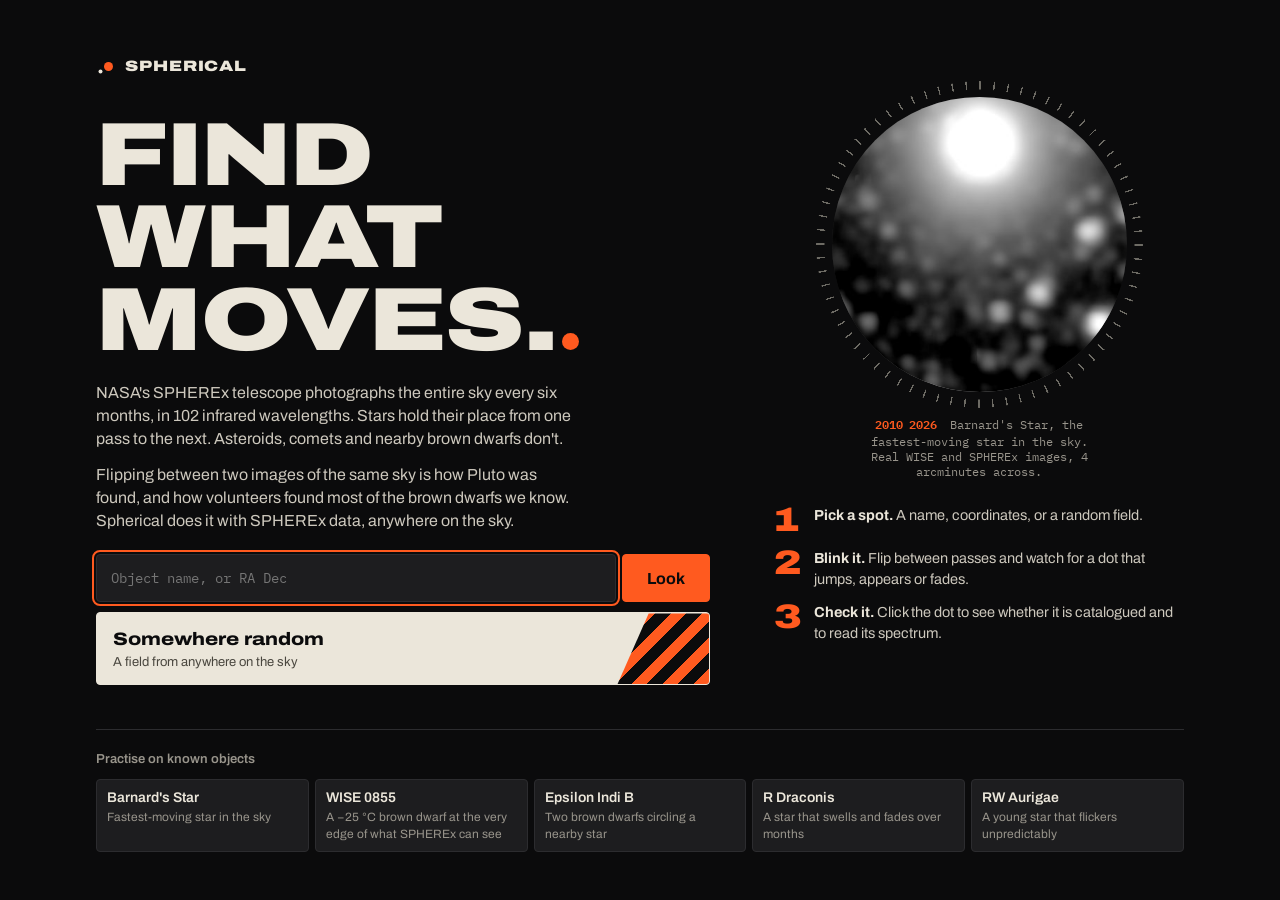
==== commit 5bbec7d5: "Rename to Spherical; three-pane layout, field scan, WebMCP tools - Image pane fills the window; menu" ====
--- a/app/pages/index.html
+++ b/app/pages/index.html
@@ -3,7 +3,7 @@
 <head>
   <meta charset="utf-8">
   <meta name="viewport" content="width=device-width, initial-scale=1">
-  <title>Driftscope — find what moves in the SPHEREx sky</title>
+  <title>Spherical — find what moves in the SPHEREx sky</title>
   <meta name="description" content="Blink, subtract and stack NASA SPHEREx infrared images of any patch of sky to find things that move or change.">
   <link rel="preconnect" href="https://fonts.googleapis.com">
   <link rel="preconnect" href="https://fonts.gstatic.com" crossorigin>
@@ -12,15 +12,15 @@
 </head>
 <body>
   <header class="bar">
-    <button class="brand" id="home" title="Start page">DRIFTSCOPE</button>
+    <button class="brand" id="home" title="Start page">SPHERICAL</button>
     <form id="search" class="search">
       <input id="q" type="text" autocomplete="off" spellcheck="false" placeholder="Any object name or coordinates" aria-label="Object name or coordinates">
-      <div class="seg" id="fov" role="radiogroup" aria-label="Field width in arcminutes" title="How wide a patch to load. Wider catches faster movers but takes longer."></div>
+      <div class="seg" id="fov" role="radiogroup" aria-label="Field width in arcminutes" title="Width of the patch to load. Wider catches faster movers but takes longer."></div>
       <button type="submit" class="solid">Look</button>
     </form>
-    <button id="random" title="Jump to a random patch that nobody has picked">Random patch</button>
+    <button id="random" title="Jump to a random field">Random</button>
     <button id="share" title="Copy a link to exactly this view">Copy link</button>
-    <button id="help" title="Show the 30-second guide">Guide</button>
+    <button id="help" title="Show the guide">Guide</button>
   </header>
 
   <main class="deck">
@@ -33,61 +33,38 @@
         <div class="readout" id="readout"></div>
         <div class="status" id="status"></div>
       </div>
-
-      <div class="tape">
-        <button id="play" class="playbtn" title="Play / pause (space)" aria-label="Play"></button>
-        <div class="steps">
-          <button id="prev" title="Previous (←)" aria-label="Previous">‹</button>
-          <button id="next" title="Next (→)" aria-label="Next">›</button>
-        </div>
-        <canvas id="timeline" class="timeline"></canvas>
-      </div>
-
       <div class="tools">
         <button class="tog" id="tGaia" aria-pressed="true" title="Ring every star the Gaia catalogue already knows, at its position on the date shown"><svg viewBox="0 0 16 16"><circle cx="8" cy="8" r="5"/></svg>Known stars</button>
         <button class="tog" id="tWise" aria-pressed="true" title="Add the 2010 WISE image as an extra pass: a 15-year baseline"><svg viewBox="0 0 16 16"><path d="M2 8h12M2 5v6M14 5v6"/></svg>2010 WISE</button>
         <button class="tog" id="tNearest" aria-pressed="false" title="Show the telescope's real pixels instead of a smoothed image"><svg viewBox="0 0 16 16"><path d="M2 2h5v5H2zM9 9h5v5H9z"/></svg>True pixels</button>
-        <button class="tog" id="tInvert" aria-pressed="false" title="Black dots on white, as astronomers often prefer"><svg viewBox="0 0 16 16"><circle cx="8" cy="8" r="5.5"/><path d="M8 2.5v11" /><path d="M8 2.5a5.5 5.5 0 0 1 0 11z" fill="currentColor"/></svg>Invert</button>
+        <button class="tog" id="tInvert" aria-pressed="false" title="Black dots on white"><svg viewBox="0 0 16 16"><circle cx="8" cy="8" r="5.5"/><path d="M8 2.5a5.5 5.5 0 0 1 0 11z" fill="currentColor"/></svg>Invert</button>
         <label class="bright" title="Brightness"><svg viewBox="0 0 16 16"><circle cx="8" cy="8" r="3"/><path d="M8 1v2M8 13v2M1 8h2M13 8h2M3 3l1.4 1.4M11.6 11.6L13 13M3 13l1.4-1.4M11.6 4.4L13 3"/></svg><input id="stretch" type="range" min="0.8" max="4.5" step="0.05" value="2.6" aria-label="Brightness"></label>
-        <label class="bright" title="Playback speed"><svg viewBox="0 0 16 16"><path d="M2 3l6 5-6 5zM8 3l6 5-6 5z"/></svg><input id="speed" type="range" min="0.5" max="12" step="0.5" value="1.5" aria-label="Playback speed"></label>
         <details class="pop" id="flagPop">
-          <summary title="Choose which kinds of bad pixel are blanked out">Hide bad pixels</summary>
+          <summary title="Choose which kinds of bad pixel are blanked out">Bad pixels</summary>
           <div class="flags" id="flags"></div>
         </details>
       </div>
-      <p class="prov" id="progress"></p>
-      <p class="partial" id="partial" hidden>Part of the NASA archive did not answer, so some exposures are missing. <button id="retry">Try again</button></p>
     </section>
 
     <aside class="rack">
-      <div class="modes" id="modes" role="tablist">
-        <button data-mode="epoch">
-          <svg viewBox="0 0 32 32"><circle cx="9" cy="20" r="3" fill="currentColor"/><circle cx="23" cy="10" r="3" stroke-dasharray="2 2"/><path d="M12 18l8-6" stroke-dasharray="1 3"/></svg>
-          <span><b>Blink</b>Flip between telescope passes. Anything that moved will jump.</span>
-        </button>
-        <button data-mode="diff">
-          <svg viewBox="0 0 32 32"><circle cx="16" cy="16" r="9"/><path d="M16 7a9 9 0 0 0 0 18z" fill="currentColor"/></svg>
-          <span><b>Difference</b>Subtract one pass from another. Only what changed is left.</span>
-        </button>
-        <button data-mode="stack">
-          <svg viewBox="0 0 32 32"><path d="M6 26L26 6M26 6h-7M26 6v7"/><circle cx="10" cy="22" r="2" fill="currentColor"/><circle cx="16" cy="16" r="2" fill="currentColor"/></svg>
-          <span><b>Shift &amp; stack</b>Add every image along a motion to pull a faint mover out of the noise.</span>
-        </button>
-        <button data-mode="frame">
-          <svg viewBox="0 0 32 32"><rect x="5" y="11" width="14" height="14"/><path d="M9 11V7h14v14h-4M13 7V3h14v14h-4" /></svg>
-          <span><b>Exposures</b>Every single image in time order, with its quality flags.</span>
-        </button>
+      <div>
+        <div class="modes" id="modes" role="tablist">
+          <button data-mode="epoch"><svg viewBox="0 0 32 32"><circle cx="9" cy="20" r="3" fill="currentColor"/><circle cx="23" cy="10" r="3" stroke-dasharray="2 2"/><path d="M12 18l8-6" stroke-dasharray="1 3"/></svg>Blink</button>
+          <button data-mode="diff"><svg viewBox="0 0 32 32"><circle cx="16" cy="16" r="9"/><path d="M16 7a9 9 0 0 0 0 18z" fill="currentColor"/></svg>Difference</button>
+          <button data-mode="stack"><svg viewBox="0 0 32 32"><path d="M6 26L26 6M26 6h-7M26 6v7"/><circle cx="10" cy="22" r="2" fill="currentColor"/><circle cx="16" cy="16" r="2" fill="currentColor"/></svg>Stack</button>
+          <button data-mode="frame"><svg viewBox="0 0 32 32"><rect x="5" y="11" width="14" height="14"/><path d="M9 11V7h14v14h-4M13 7V3h14v14h-4"/></svg>Exposures</button>
+        </div>
+        <p class="modetext" id="modeText"></p>
       </div>
 
       <div class="ctl" id="diffCtl" hidden>
         <label>Show <select id="epA"></select></label>
         <label>minus <select id="epB"></select></label>
-        <p>Orange appeared, blue vanished. A mover is a blue–orange pair.</p>
       </div>
 
       <div class="ctl" id="stackCtl" hidden>
         <div class="padrow">
-          <canvas id="pad" width="300" height="300" title="Drag to set the motion"></canvas>
+          <canvas id="pad" width="260" height="260" title="Drag to set the motion"></canvas>
           <div class="padside">
             <label>East <input id="muE" type="number" step="0.1" value="0"><i>″/yr</i></label>
             <label>North <input id="muN" type="number" step="0.1" value="0"><i>″/yr</i></label>
@@ -95,74 +72,95 @@
             <button id="muReset" type="button">Zero</button>
           </div>
         </div>
-        <p>Drag the dial. When the motion matches a mover, it snaps into a sharp dot while the stars smear.</p>
       </div>
 
       <div class="bands">
-        <div class="bandhead"><span id="bandText"></span><button id="bandAll" hidden>Use all</button></div>
-        <div class="strip" id="bands"></div>
+        <div class="bandhead"><span id="bandText"></span><button id="bandAll" hidden>All</button></div>
+        <div class="strip" id="bands" title="Click a band, or drag across several"></div>
         <div class="ticks" id="bandTicks"></div>
       </div>
 
-      <div class="inspect" id="inspect">
-        <div class="empty" id="inspectEmpty">
-          <svg viewBox="0 0 32 32"><circle cx="16" cy="16" r="7"/><path d="M16 3v8M16 21v8M3 16h8M21 16h8"/></svg>
-          <p><b>Click any dot in the image.</b> You'll see whether it is a known star, and its spectrum across up to 102 infrared wavelengths.</p>
+      <div class="panel">
+        <div class="ptabs" id="ptabs">
+          <button data-tab="spot" aria-selected="true">This spot</button>
+          <button data-tab="field" aria-selected="false">Whole field <b id="fieldCount"></b></button>
         </div>
-        <div id="inspectBody" hidden>
-          <div class="where"><span id="whereText"></span><button id="whereCopy" title="Copy coordinates">Copy</button></div>
-          <div class="verdict" id="verdict"></div>
-          <canvas id="spec"></canvas>
-          <div class="specfoot"><span id="specNote"></span><button id="specCsv" type="button">CSV</button></div>
+
+        <div id="tabSpot">
+          <div class="empty" id="inspectEmpty">
+            <svg viewBox="0 0 32 32"><circle cx="16" cy="16" r="7"/><path d="M16 3v8M16 21v8M3 16h8M21 16h8"/></svg>
+            <p><b>Click any dot in the image</b> to see whether it is catalogued and to read its spectrum.</p>
+          </div>
+          <div id="inspectBody" hidden>
+            <div class="where"><span id="whereText"></span><button id="whereCopy" title="Copy coordinates">Copy</button></div>
+            <div class="verdict" id="verdict"></div>
+            <canvas id="spec"></canvas>
+            <div class="specfoot"><span id="specNote"></span><button id="specCsv" type="button">CSV</button></div>
+          </div>
+          <dl id="details" hidden></dl>
+        </div>
+
+        <div id="tabField" hidden>
+          <p class="fieldnote" id="fieldNote">Every source in this field is checked once the images have loaded.</p>
+          <ol class="hits" id="hits"></ol>
         </div>
       </div>
+    </aside>
 
-      <div class="frameinfo" id="frameinfo" hidden>
-        <h2>This exposure</h2>
-        <dl id="details"></dl>
+    <div class="tape">
+      <button id="play" class="playbtn" title="Play / pause (space)" aria-label="Play"></button>
+      <div class="steps">
+        <button id="prev" title="Previous (←)" aria-label="Previous">‹</button>
+        <button id="next" title="Next (→)" aria-label="Next">›</button>
       </div>
-    </aside>
+      <canvas id="timeline" class="timeline"></canvas>
+      <label class="speed" title="Playback speed"><svg viewBox="0 0 16 16"><path d="M2 3l6 5-6 5zM8 3l6 5-6 5z"/></svg><input id="speed" type="range" min="0.5" max="12" step="0.5" value="1.5" aria-label="Playback speed"></label>
+    </div>
+
+    <footer class="foot">
+      <span id="progress"></span>
+      <span class="partial" id="partial" hidden>Part of NASA's archive did not answer; some exposures are missing. <button id="retry">Try again</button></span>
+      <span class="credits">Images: NASA SPHEREx and WISE via <a href="https://irsa.ipac.caltech.edu/Missions/spherex.html" target="_blank" rel="noopener">IRSA</a> · Stars: ESA <a href="https://www.cosmos.esa.int/gaia" target="_blank" rel="noopener">Gaia DR3</a> · Names: CDS<span id="renderer"></span></span>
+    </footer>
   </main>
-
-  <footer class="foot">
-    Images: NASA SPHEREx and WISE, served by <a href="https://irsa.ipac.caltech.edu/Missions/spherex.html" target="_blank" rel="noopener">IRSA</a>.
-    Star catalogue: ESA <a href="https://www.cosmos.esa.int/gaia" target="_blank" rel="noopener">Gaia DR3</a>. Names: CDS.
-    <span id="renderer"></span>
-  </footer>
 
   <!-- Start page -->
   <div class="intro" id="intro" hidden>
     <div class="introin">
       <div class="pitch">
-        <div class="wordmark">DRIFTSCOPE</div>
+        <div class="wordmark">SPHERICAL</div>
         <h1>Find what moves.</h1>
-        <p class="lead">NASA's SPHEREx telescope re-photographs the entire sky every six months, in 102 infrared colours. Stars stay put. Nearby things — asteroids, comets, brown dwarfs, perhaps an undiscovered planet — shift between passes.</p>
-        <p class="lead">Most known brown dwarfs were found by volunteers doing exactly this with an older telescope. SPHEREx is new, and almost none of its sky has been looked at by a person. <b>Pick any patch.</b></p>
+        <p class="lead">NASA's SPHEREx telescope photographs the entire sky every six months, in 102 infrared wavelengths. Stars hold their place from one pass to the next. Asteroids, comets and nearby brown dwarfs don't.</p>
+        <p class="lead">Flipping between two images of the same sky is how Pluto was found, and how volunteers found most of the brown dwarfs we know. Spherical does it with SPHEREx data, anywhere on the sky.</p>
         <form id="introSearch" class="search big">
-          <input id="introQ" type="text" autocomplete="off" spellcheck="false" placeholder="Object name, or RA Dec — e.g. 08h55m10.8s -07d14m42s" aria-label="Object name or coordinates">
+          <input id="introQ" type="text" autocomplete="off" spellcheck="false" placeholder="Object name, or RA Dec" aria-label="Object name or coordinates">
           <button type="submit" class="solid">Look</button>
         </form>
-        <button id="introRandom" class="randombig">
-          <b>Random patch of sky</b><span>Somewhere quite possibly nobody has checked</span>
-        </button>
+        <button id="introRandom" class="randombig"><b>Somewhere random</b><span>A field from anywhere on the sky</span></button>
       </div>
+
       <div class="how">
-        <div class="demo" aria-hidden="true">
-          <i style="left:14%;top:22%"></i><i style="left:71%;top:15%" class="s"></i><i style="left:38%;top:64%" class="l"></i>
-          <i style="left:83%;top:58%"></i><i style="left:22%;top:81%" class="s"></i><i style="left:58%;top:36%"></i>
-          <i style="left:9%;top:49%" class="s"></i><i style="left:64%;top:84%"></i><i style="left:46%;top:12%" class="s"></i>
-          <i class="mover"></i>
-          <span>Same patch, six months apart. One dot moved.</span>
-        </div>
+        <figure class="demo">
+          <div class="lens"><img src="img/blink-2010.jpg" alt="" width="360" height="360"><img class="b" src="img/blink-2026.jpg" alt="" width="360" height="360"></div>
+          <figcaption><b class="y1">2010</b><b class="y2">2026</b> Barnard's Star, the fastest-moving star in the sky. Real WISE and SPHEREx images, 4 arcminutes across.</figcaption>
+        </figure>
         <ol class="steps3">
-          <li><b>1</b><span><strong>Choose a spot.</strong> A name, coordinates, or a random patch — the whole sky is covered.</span></li>
+          <li><b>1</b><span><strong>Pick a spot.</strong> A name, coordinates, or a random field.</span></li>
           <li><b>2</b><span><strong>Blink it.</strong> Flip between passes and watch for a dot that jumps, appears or fades.</span></li>
-          <li><b>3</b><span><strong>Check it.</strong> Click the dot: is it a known star? What does its spectrum say? Share the link.</span></li>
+          <li><b>3</b><span><strong>Check it.</strong> Click the dot to see whether it is catalogued and to read its spectrum.</span></li>
         </ol>
-        <div class="practice">
-          <p>Or practise on something already known</p>
-          <div id="presets"></div>
-        </div>
+      </div>
+
+      <div class="lists">
+        <section>
+          <h2>Practise on known objects</h2>
+          <div id="presets" class="cards"></div>
+        </section>
+        <section id="foundSection" hidden>
+          <h2>Found with Spherical</h2>
+          <div id="found" class="cards"></div>
+          <p class="foundnote" id="foundNote"></p>
+        </section>
       </div>
     </div>
   </div>
--- a/app/pages/style.css
+++ b/app/pages/style.css
@@ -1,4 +1,4 @@
-/* Driftscope — instrument panel: black ground, bone type, one signal orange. */
+/* Spherical — instrument panel: black ground, bone type, one signal orange. */
 :root {
   --ink: #0b0b0c; --panel: #141415; --raise: #1d1d1f; --line: #2c2c2f;
   --bone: #ebe6da; --dim: #98948b; --signal: #ff5a1f; --gaia: #74d4ff;
@@ -11,160 +11,180 @@
 html, body { margin: 0; background: var(--ink); color: var(--bone); font: 14px/1.45 var(--display); font-stretch: 100%; }
 a { color: var(--bone); }
 button, select, input { font: inherit; color: inherit; }
-button, select, input[type=text], input[type=number] {
-  background: var(--raise); border: 1px solid var(--line); border-radius: 4px; padding: 7px 11px;
-}
+button, select, input[type=text], input[type=number] { background: var(--raise); border: 1px solid var(--line); border-radius: 4px; padding: 7px 11px; }
 button { cursor: pointer; }
 button:hover:not(:disabled) { border-color: var(--bone); }
 button:disabled { opacity: .35; cursor: default; }
 button:focus-visible, input:focus-visible, select:focus-visible { outline: 2px solid var(--signal); outline-offset: 2px; }
 .solid { background: var(--signal); border-color: var(--signal); color: var(--ink); font-weight: 700; }
-.solid:hover:not(:disabled) { border-color: var(--bone); }
 input[type=range] { accent-color: var(--bone); }
 svg { width: 16px; height: 16px; fill: none; stroke: currentColor; stroke-width: 1.5; stroke-linecap: round; stroke-linejoin: round; flex: none; }
 
-/* ---------- top bar ---------- */
-.bar { display: flex; flex-wrap: wrap; gap: 8px 10px; align-items: center; padding: 10px 16px; border-bottom: 1px solid var(--line); }
+/* ---------- frame: bar / image + menu / tape / status ---------- */
+body { display: grid; grid-template-rows: auto minmax(0, 1fr); height: 100dvh; overflow: hidden; }
+.bar { display: flex; gap: 8px; align-items: center; padding: 8px 14px; border-bottom: 1px solid var(--line); }
 .brand { font-stretch: 125%; font-weight: 900; font-size: 17px; letter-spacing: .06em; background: none; border: 0; padding: 4px 14px 4px 0; display: flex; align-items: center; gap: 12px; }
-.brand::before { content: ""; width: 9px; height: 9px; border-radius: 50%; background: var(--signal); box-shadow: -8px 5px 0 -2.5px var(--bone); margin-left: 8px; }
+.brand::before, .wordmark::before { content: ""; width: 9px; height: 9px; border-radius: 50%; background: var(--signal); box-shadow: -8px 5px 0 -2.5px var(--bone); margin-left: 8px; }
 .search { display: flex; gap: 6px; flex: 1 1 420px; min-width: 0; }
 .search input { flex: 1; min-width: 0; font-family: var(--mono); font-size: 13px; }
 .seg { display: flex; border: 1px solid var(--line); border-radius: 4px; overflow: hidden; flex: none; }
 .seg button { border: 0; border-radius: 0; background: none; padding: 7px 9px; font-family: var(--mono); font-size: 12.5px; color: var(--dim); }
 .seg button[aria-checked=true] { background: var(--bone); color: var(--ink); font-weight: 600; }
 
-/* ---------- main ---------- */
-.deck { display: grid; grid-template-columns: minmax(0, 1fr) 380px; gap: 20px; padding: 16px; max-width: 1440px; margin: 0 auto; }
-.scope { min-width: 0; }
-.stage { position: relative; width: 100%; max-width: min(100%, calc(100vh - 262px)); min-width: min(100%, 340px); aspect-ratio: 1; margin: 0 auto; background: #000; border: 1px solid var(--line); border-radius: 6px; overflow: hidden; touch-action: none; cursor: crosshair; }
+.deck { display: grid; grid-template-columns: minmax(0, 1fr) 384px; grid-template-rows: minmax(0, 1fr) auto auto; gap: 10px 14px; padding: 10px 14px 6px; min-height: 0; }
+.scope { grid-column: 1; grid-row: 1; display: flex; flex-direction: column; gap: 8px; min-width: 0; min-height: 0; }
+.stage { position: relative; flex: 1; min-height: 0; background: #000; border: 1px solid var(--line); border-radius: 6px; overflow: hidden; touch-action: none; cursor: crosshair; }
 .stage canvas { position: absolute; inset: 0; width: 100%; height: 100%; display: block; }
 #overlay { pointer-events: none; }
 .loadbar { position: absolute; inset: 0 0 auto 0; height: 3px; pointer-events: none; }
 .loadbar i { display: block; height: 100%; width: 0; background: var(--signal); transition: width .3s, opacity .6s; }
-.stamp { position: absolute; top: 14px; left: 16px; right: 16px; pointer-events: none; text-shadow: 0 0 6px #000, 0 0 2px #000; }
-.stamp b { display: block; font-stretch: 125%; font-weight: 800; font-size: clamp(20px, 3.2vw, 30px); line-height: 1; letter-spacing: .01em; text-transform: uppercase; }
-.stamp span { display: block; margin-top: 5px; font: 12.5px var(--mono); color: var(--bone); opacity: .85; }
+.stamp { position: absolute; top: 14px; left: 16px; right: 110px; pointer-events: none; text-shadow: 0 0 6px #000, 0 0 2px #000; }
+.stamp b { display: block; font-stretch: 125%; font-weight: 800; font-size: clamp(20px, 2.4vw, 30px); line-height: 1; text-transform: uppercase; }
+.stamp span { display: block; margin-top: 5px; font: 12.5px var(--mono); opacity: .85; }
 .readout { position: absolute; bottom: 12px; left: 14px; font: 12px var(--mono); white-space: pre-line; pointer-events: none; text-shadow: 0 0 5px #000, 0 0 2px #000; }
-.status { position: absolute; top: 50%; left: 50%; transform: translate(-50%, -50%); max-width: 78%; text-align: center; font-size: 16px; font-weight: 600; pointer-events: none; text-shadow: 0 0 8px #000; }
+.status { position: absolute; top: 50%; left: 50%; transform: translate(-50%, -50%); max-width: 78%; text-align: center; font-size: 16px; font-weight: 600; pointer-events: none; text-shadow: 0 0 8px #000; white-space: pre-line; }
 .status:empty, .readout:empty { display: none; }
 
-.tape { display: flex; align-items: stretch; gap: 10px; margin-top: 12px; }
-.playbtn { width: 64px; flex: none; border-radius: 6px; background: var(--signal); border-color: var(--signal); position: relative; }
+.tools { display: flex; flex-wrap: wrap; gap: 6px; align-items: center; }
+.tog { display: flex; align-items: center; gap: 7px; padding: 5px 10px; color: var(--dim); background: none; font-size: 13px; }
+.tog[aria-pressed=true] { background: var(--bone); border-color: var(--bone); color: var(--ink); font-weight: 600; }
+.tog[aria-pressed=true]#tGaia svg { stroke: #0a7fb8; stroke-width: 2.2; }
+.bright { display: flex; align-items: center; gap: 6px; color: var(--dim); padding: 0 6px; }
+.bright input { width: 110px; }
+.pop { position: relative; margin-left: auto; }
+.pop summary { list-style: none; cursor: pointer; padding: 5px 10px; border: 1px solid var(--line); border-radius: 4px; color: var(--dim); font-size: 13px; }
+.pop summary::-webkit-details-marker { display: none; }
+.pop[open] summary { color: var(--bone); border-color: var(--bone); }
+.flags { position: absolute; bottom: calc(100% + 8px); right: 0; z-index: 5; width: 330px; max-width: 86vw; display: grid; grid-template-columns: 1fr 1fr; gap: 4px 12px; padding: 12px; background: var(--raise); border: 1px solid var(--line); border-radius: 6px; font: 12px var(--mono); }
+.flags label { display: flex; gap: 6px; align-items: center; }
+
+.tape { grid-column: 1 / -1; grid-row: 2; display: flex; align-items: stretch; gap: 10px; }
+.playbtn { width: 62px; flex: none; border-radius: 6px; background: var(--signal); border-color: var(--signal); position: relative; }
 .playbtn::before { content: ""; position: absolute; inset: 0; margin: auto; width: 20px; height: 22px; background: var(--ink); clip-path: polygon(10% 0, 100% 50%, 10% 100%); }
 .playbtn.on::before { clip-path: polygon(0 0, 36% 0, 36% 100%, 0 100%, 0 0, 64% 0, 100% 0, 100% 100%, 64% 100%, 64% 0); }
 .steps { display: flex; flex-direction: column; gap: 6px; flex: none; }
 .steps button { flex: 1; padding: 0 11px; font-size: 18px; line-height: 1; }
-.timeline { flex: 1; min-width: 0; height: 84px; display: block; background: var(--panel); border: 1px solid var(--line); border-radius: 6px; cursor: pointer; }
-
-.tools { display: flex; flex-wrap: wrap; gap: 8px; align-items: center; margin-top: 10px; }
-.tog { display: flex; align-items: center; gap: 7px; padding: 6px 10px; color: var(--dim); background: none; }
-.tog[aria-pressed=true] { background: var(--bone); border-color: var(--bone); color: var(--ink); font-weight: 600; }
-.tog[aria-pressed=true]#tGaia svg { stroke: #0a7fb8; stroke-width: 2.2; }
-.bright { display: flex; align-items: center; gap: 6px; color: var(--dim); padding: 0 4px; }
-.bright input { width: 96px; }
-.pop { position: relative; }
-.pop summary { list-style: none; cursor: pointer; padding: 6px 10px; border: 1px solid var(--line); border-radius: 4px; color: var(--dim); }
-.pop summary::-webkit-details-marker { display: none; }
-.pop[open] summary { color: var(--bone); border-color: var(--bone); }
-.flags { position: absolute; bottom: calc(100% + 8px); right: 0; z-index: 5; width: 330px; max-width: 86vw; display: grid; grid-template-columns: 1fr 1fr; gap: 4px 12px; padding: 12px; background: var(--raise); border: 1px solid var(--line); border-radius: 6px; font: 12px var(--mono); }
-.flags label { display: flex; gap: 6px; align-items: center; }
-.prov { margin: 10px 0 0; font: 12px var(--mono); color: var(--dim); }
-.partial { margin: 8px 0 0; padding: 8px 12px; border-left: 3px solid var(--signal); background: var(--panel); font-size: 13px; }
-.partial button { margin-left: 8px; padding: 2px 10px; }
-
-/* ---------- right rack ---------- */
-.rack { display: flex; flex-direction: column; gap: 16px; min-width: 0; }
-.modes { display: grid; gap: 1px; background: var(--line); border: 1px solid var(--line); border-radius: 6px; overflow: hidden; }
-.modes button { display: grid; grid-template-columns: 34px 1fr; gap: 12px; align-items: center; text-align: left; padding: 11px 14px; border: 0; border-radius: 0; background: var(--panel); color: var(--dim); font-size: 12.5px; line-height: 1.35; }
-.modes svg { width: 32px; height: 32px; }
-.modes b { display: block; font-size: 15.5px; font-weight: 700; font-stretch: 112%; color: var(--bone); margin-bottom: 1px; }
-.modes button:hover { background: var(--raise); }
-.modes button[aria-selected=true] { background: var(--bone); color: #3b3933; }
-.modes button[aria-selected=true] b { color: var(--ink); }
+.timeline { flex: 1; min-width: 0; height: 76px; display: block; background: var(--panel); border: 1px solid var(--line); border-radius: 6px; cursor: pointer; }
+.speed { display: flex; flex-direction: column; justify-content: center; align-items: center; gap: 6px; color: var(--dim); flex: none; }
+.speed input { width: 84px; }
+
+.foot { grid-column: 1 / -1; grid-row: 3; display: flex; gap: 16px; align-items: baseline; font: 11.5px var(--mono); color: var(--dim); min-height: 18px; white-space: nowrap; overflow: hidden; }
+.foot a { color: var(--dim); }
+.foot .credits { margin-left: auto; }
+.foot #renderer:not(:empty)::before { content: " · "; }
+.partial { color: var(--signal); }
+.partial button { padding: 0 8px; font: inherit; margin-left: 6px; color: var(--bone); }
+
+/* ---------- right menu ---------- */
+.rack { grid-column: 2; grid-row: 1; display: flex; flex-direction: column; gap: 14px; min-width: 0; min-height: 0; overflow-y: auto; scrollbar-width: thin; scrollbar-color: var(--line) transparent; }
+.modes { display: grid; grid-template-columns: repeat(4, 1fr); gap: 1px; background: var(--line); border: 1px solid var(--line); border-radius: 6px; overflow: hidden; }
+.modes button { display: grid; justify-items: center; gap: 3px; padding: 9px 4px 8px; border: 0; border-radius: 0; background: var(--panel); color: var(--dim); font-size: 13px; font-weight: 600; }
+.modes svg { width: 28px; height: 28px; }
+.modes button:hover { background: var(--raise); color: var(--bone); }
+.modes button[aria-selected=true] { background: var(--bone); color: var(--ink); }
+.modetext { margin: 8px 2px 0; color: var(--dim); font-size: 13px; min-height: 2.9em; }
 .ctl { border-left: 3px solid var(--signal); padding: 2px 0 2px 14px; display: flex; flex-wrap: wrap; gap: 8px 14px; align-items: center; }
-.ctl p { flex-basis: 100%; margin: 0; color: var(--dim); font-size: 12.5px; }
 .ctl label { display: flex; align-items: center; gap: 6px; }
 .padrow { display: flex; gap: 14px; flex-basis: 100%; }
-#pad { width: 150px; height: 150px; flex: none; cursor: crosshair; touch-action: none; }
-.padside { display: flex; flex-direction: column; gap: 6px; font-size: 13px; }
+#pad { width: 130px; height: 130px; flex: none; cursor: crosshair; touch-action: none; }
+.padside { display: flex; flex-direction: column; gap: 5px; font-size: 13px; }
 .padside label { display: grid; grid-template-columns: 42px 76px auto; }
-.padside input, .padside select { padding: 4px 6px; font-family: var(--mono); font-size: 12.5px; width: 76px; }
+.padside input, .padside select { padding: 3px 6px; font-family: var(--mono); font-size: 12.5px; width: 76px; }
 .padside i { font: 11.5px var(--mono); color: var(--dim); font-style: normal; }
-
-.bandhead { display: flex; justify-content: space-between; align-items: baseline; margin-bottom: 7px; min-height: 22px; }
+.padside button { padding: 3px 8px; }
+
+.bandhead { display: flex; justify-content: space-between; align-items: baseline; margin-bottom: 6px; min-height: 22px; font-size: 13px; }
 .bandhead span { font-weight: 600; }
-.bandhead button { padding: 1px 8px; font-size: 12px; }
-.strip { display: flex; gap: 2px; height: 34px; }
-.strip button { padding: 0; border: 0; border-radius: 2px; background: var(--c); min-width: 0; position: relative; transition: opacity .15s; }
+.bandhead button { padding: 0 8px; font-size: 12px; }
+.strip { display: flex; gap: 2px; height: 30px; touch-action: none; user-select: none; cursor: pointer; }
+.strip button { padding: 0; border: 0; border-radius: 2px; background: var(--c); min-width: 0; }
 .strip button[aria-pressed=false] { background: linear-gradient(to top, var(--c) 4px, var(--raise) 4px); }
 .strip button:hover { outline: 1px solid var(--bone); }
-.ticks { position: relative; height: 18px; font: 10.5px var(--mono); color: var(--dim); }
-.ticks span { position: absolute; top: 4px; transform: translateX(-50%); white-space: nowrap; }
+.ticks { position: relative; height: 16px; font: 10.5px var(--mono); color: var(--dim); }
+.ticks span { position: absolute; top: 3px; transform: translateX(-50%); white-space: nowrap; }
 .ticks span:first-child { transform: none; }
 .ticks span:last-child { transform: translateX(-100%); }
 
-.inspect { border: 1px solid var(--line); border-radius: 6px; background: var(--panel); padding: 14px; }
+.panel { border: 1px solid var(--line); border-radius: 6px; background: var(--panel); display: flex; flex-direction: column; min-height: 0; flex: 1 0 auto; }
+.ptabs { display: grid; grid-template-columns: 1fr 1fr; border-bottom: 1px solid var(--line); }
+.ptabs button { border: 0; border-radius: 0; background: none; padding: 8px; color: var(--dim); font-weight: 600; font-size: 13px; border-bottom: 2px solid transparent; }
+.ptabs button[aria-selected=true] { color: var(--bone); border-bottom-color: var(--signal); }
+.ptabs b { font: 600 11px var(--mono); background: var(--signal); color: var(--ink); border-radius: 9px; padding: 0 6px; margin-left: 4px; }
+.ptabs b:empty { display: none; }
+#tabSpot, #tabField { padding: 12px; }
 .empty { display: grid; grid-template-columns: 34px 1fr; gap: 12px; align-items: center; color: var(--dim); }
 .empty svg { width: 32px; height: 32px; color: var(--signal); }
 .empty p { margin: 0; font-size: 13px; }
 .empty b { color: var(--bone); }
 .where { display: flex; justify-content: space-between; align-items: center; gap: 8px; font: 12.5px var(--mono); }
 .where button, .specfoot button { padding: 2px 8px; font: 11.5px var(--mono); }
-.verdict { margin: 10px 0 12px; }
-.verdict h3 { margin: 0; font-size: 21px; font-weight: 800; font-stretch: 118%; line-height: 1.1; }
+.verdict { margin: 8px 0 10px; }
+.verdict h3 { margin: 0; font-size: 20px; font-weight: 800; font-stretch: 118%; line-height: 1.1; }
 .verdict h3.new { color: var(--signal); }
-.verdict p { margin: 5px 0 0; color: var(--dim); font-size: 13px; }
+.verdict p { margin: 4px 0 0; color: var(--dim); font-size: 13px; }
 .verdict p b { color: var(--bone); font-weight: 600; }
-.verdict .acts { display: flex; flex-wrap: wrap; gap: 6px; margin-top: 10px; }
-.verdict .acts a, .verdict .acts button { padding: 4px 9px; font-size: 12.5px; border: 1px solid var(--line); border-radius: 4px; text-decoration: none; background: var(--raise); }
+.verdict .acts { display: flex; flex-wrap: wrap; gap: 6px; margin-top: 8px; }
+.verdict .acts a, .verdict .acts button { padding: 3px 9px; font-size: 12.5px; border: 1px solid var(--line); border-radius: 4px; text-decoration: none; background: var(--raise); }
 .verdict .acts a:hover { border-color: var(--bone); }
-#spec { width: 100%; height: 200px; display: block; }
-.specfoot { display: flex; justify-content: space-between; align-items: center; gap: 8px; margin-top: 6px; font: 11.5px var(--mono); color: var(--dim); }
-.frameinfo h2 { margin: 0 0 8px; font-size: 15.5px; font-weight: 700; font-stretch: 112%; }
-dl { display: grid; grid-template-columns: auto 1fr; gap: 3px 14px; margin: 0; font: 12.5px var(--mono); }
+#spec { width: 100%; height: 170px; display: block; }
+.specfoot { display: flex; justify-content: space-between; align-items: center; gap: 8px; margin-top: 4px; font: 11.5px var(--mono); color: var(--dim); }
+dl { display: grid; grid-template-columns: auto 1fr; gap: 3px 14px; margin: 12px 0 0; padding-top: 10px; border-top: 1px solid var(--line); font: 12px var(--mono); }
 dt { color: var(--dim); }
 dd { margin: 0; overflow-wrap: anywhere; }
-.foot { padding: 6px 16px 22px; color: var(--dim); font-size: 12px; text-align: center; }
-.foot a { color: var(--dim); }
+.fieldnote { margin: 0 0 8px; color: var(--dim); font-size: 13px; }
+.hits { list-style: none; margin: 0; padding: 0; display: grid; gap: 4px; }
+.hits button { width: 100%; text-align: left; display: grid; grid-template-columns: 74px 1fr; gap: 10px; align-items: baseline; padding: 6px 8px; background: none; font-size: 12.5px; }
+.hits button:hover, .hits button.on { background: var(--raise); border-color: var(--bone); }
+.hits i { font: 600 10.5px var(--mono); font-style: normal; letter-spacing: .04em; text-transform: uppercase; }
+.hits i.moved, .hits i.appeared, .hits i.gone { color: var(--signal); }
+.hits i.changed { color: #f5d547; }
+.hits i.unlisted { color: var(--gaia); }
+.hits span { color: var(--dim); }
+.hits span b { color: var(--bone); font-weight: 500; font-family: var(--mono); font-size: 11.5px; display: block; }
 
 /* ---------- start page ---------- */
 .intro { position: fixed; inset: 0; z-index: 20; background: var(--ink); overflow: auto; }
-.introin { min-height: 100%; max-width: 1240px; margin: 0 auto; padding: clamp(20px, 5vw, 64px); display: grid; grid-template-columns: minmax(0, 1.15fr) minmax(0, .85fr); gap: clamp(24px, 5vw, 72px); align-items: start; }
-@media (min-height: 820px) { .introin { align-items: center; } }
-.wordmark { font-stretch: 125%; font-weight: 900; letter-spacing: .06em; font-size: 15px; display: flex; align-items: center; gap: 12px; margin-bottom: clamp(18px, 4vh, 44px); }
-.wordmark::before { content: ""; width: 9px; height: 9px; border-radius: 50%; background: var(--signal); box-shadow: -8px 5px 0 -2.5px var(--bone); margin-left: 8px; }
-.intro h1 { margin: 0 0 22px; font-stretch: 125%; font-weight: 900; font-size: clamp(42px, 7.4vw, 104px); line-height: .92; letter-spacing: -.01em; text-transform: uppercase; }
+.introin { min-height: 100%; max-width: 1200px; margin: 0 auto; padding: clamp(20px, 4.5vw, 56px); display: grid; grid-template-columns: minmax(0, 1.2fr) minmax(0, .8fr); gap: clamp(24px, 4vw, 44px) clamp(24px, 5vw, 72px); align-content: center; }
+.wordmark { font-stretch: 125%; font-weight: 900; letter-spacing: .06em; font-size: 15px; display: flex; align-items: center; gap: 12px; margin-bottom: clamp(18px, 4vh, 40px); }
+.intro h1 { margin: 0 0 20px; font-stretch: 125%; font-weight: 900; font-size: clamp(42px, 7vw, 98px); line-height: .92; letter-spacing: -.01em; text-transform: uppercase; }
 .intro h1::after { content: ""; display: inline-block; width: .19em; height: .19em; border-radius: 50%; background: var(--signal); margin-left: .06em; }
-.lead { margin: 0 0 12px; max-width: 56ch; font-size: clamp(15px, 1.25vw, 17.5px); color: #c9c4b9; }
-.lead b { color: var(--bone); }
-.search.big { margin-top: 24px; flex: none; }
+.lead { margin: 0 0 12px; max-width: 54ch; font-size: clamp(15px, 1.25vw, 17px); color: #cdc8bd; }
+.search.big { margin-top: 22px; flex: none; }
 .search.big input { padding: 13px 14px; font-size: 14px; }
 .search.big button { padding: 0 24px; font-size: 16px; }
-.randombig { margin-top: 10px; width: 100%; text-align: left; padding: 14px 104px 14px 16px; background: var(--bone); border-color: var(--bone); color: var(--ink); display: grid; position: relative; overflow: hidden; }
+.randombig { margin-top: 10px; width: 100%; text-align: left; padding: 13px 104px 13px 16px; background: var(--bone); border-color: var(--bone); color: var(--ink); display: grid; position: relative; overflow: hidden; }
 .randombig b { font-size: 18px; font-weight: 800; font-stretch: 118%; }
 .randombig span { font-size: 13px; color: #4a473f; }
 .randombig::after { content: ""; position: absolute; inset: 0 0 0 auto; width: 92px; background: repeating-linear-gradient(-45deg, var(--signal) 0 11px, var(--ink) 11px 22px); clip-path: polygon(34% 0, 100% 0, 100% 100%, 0 100%); }
 .randombig:hover { border-color: var(--signal) !important; }
 
-.demo { position: relative; width: min(300px, 70%); aspect-ratio: 1; margin: 18px auto 26px; border-radius: 50%; background: #000; border: 1px solid var(--line); }
-.demo::before { content: ""; position: absolute; inset: -16px; border-radius: 50%; background: repeating-conic-gradient(var(--dim) 0 .5deg, transparent .5deg 5deg); -webkit-mask: radial-gradient(closest-side, transparent calc(100% - 9px), #000 calc(100% - 8px)); mask: radial-gradient(closest-side, transparent calc(100% - 9px), #000 calc(100% - 8px)); opacity: .7; }
-.demo i { position: absolute; width: 7px; height: 7px; border-radius: 50%; background: var(--bone); box-shadow: 0 0 8px 1px rgba(235, 230, 218, .5); }
-.demo i.s { width: 4px; height: 4px; opacity: .7; }
-.demo i.l { width: 10px; height: 10px; }
-.demo i.mover { left: 44%; top: 47%; background: var(--signal); box-shadow: 0 0 10px 2px rgba(255, 90, 31, .6); animation: hop 1.5s steps(1) infinite; }
-@keyframes hop { 50% { transform: translate(26px, -15px); } }
-.demo span { position: absolute; top: calc(100% + 24px); left: 50%; transform: translateX(-50%); width: max-content; max-width: 130%; font: 12px var(--mono); color: var(--dim); text-align: center; }
-.steps3 { list-style: none; margin: 62px 0 0; padding: 0; display: grid; gap: 14px; }
-.steps3 li { display: grid; grid-template-columns: 44px 1fr; align-items: start; }
-.steps3 b { font-stretch: 125%; font-weight: 900; font-size: 38px; line-height: .9; color: var(--signal); }
-.steps3 span { color: #c9c4b9; font-size: 14.5px; }
+.how { align-self: center; }
+.demo { margin: 0; display: grid; justify-items: center; gap: 22px; }
+.lens { position: relative; width: min(300px, 72%); aspect-ratio: 1; border-radius: 50%; }
+.lens::before { content: ""; position: absolute; inset: -16px; border-radius: 50%; background: repeating-conic-gradient(var(--dim) 0 .5deg, transparent .5deg 5deg); -webkit-mask: radial-gradient(closest-side, transparent calc(100% - 9px), #000 calc(100% - 8px)); mask: radial-gradient(closest-side, transparent calc(100% - 9px), #000 calc(100% - 8px)); opacity: .7; }
+.lens img { position: absolute; inset: 0; width: 100%; height: 100%; object-fit: cover; border-radius: 50%; display: block; background: #000; }
+.lens img.b { animation: flip 2.4s steps(1) infinite; }
+@keyframes flip { 0% { opacity: 0; } 50% { opacity: 1; } }
+.demo figcaption { font: 12px var(--mono); color: var(--dim); text-align: center; max-width: 34ch; }
+.demo figcaption b { color: var(--signal); font-weight: 600; margin-right: 6px; }
+.demo .y1 { animation: y1 2.4s steps(1) infinite; }
+.demo .y2 { animation: y2 2.4s steps(1) infinite; }
+@keyframes y1 { 0% { display: inline; } 50% { display: none; } }
+@keyframes y2 { 0% { display: none; } 50% { display: inline; } }
+.steps3 { list-style: none; margin: 26px 0 0; padding: 0; display: grid; gap: 12px; }
+.steps3 li { display: grid; grid-template-columns: 40px 1fr; align-items: start; }
+.steps3 b { font-stretch: 125%; font-weight: 900; font-size: 34px; line-height: .9; color: var(--signal); }
+.steps3 span { color: #cdc8bd; font-size: 14.5px; }
 .steps3 strong { color: var(--bone); }
-.practice { margin-top: 26px; padding-top: 16px; border-top: 1px solid var(--line); }
-.practice p { margin: 0 0 8px; color: var(--dim); font-size: 13px; }
-.practice div { display: grid; grid-template-columns: 1fr 1fr; gap: 6px; }
-.practice button { text-align: left; padding: 8px 10px; display: grid; font-weight: 600; }
-.practice button span { font-weight: 400; font-size: 12px; color: var(--dim); }
-.practice button:last-child:nth-child(odd) { grid-column: span 2; }
+.lists { grid-column: 1 / -1; display: grid; grid-template-columns: 1fr 1fr; gap: 22px clamp(24px, 5vw, 72px); padding-top: 20px; border-top: 1px solid var(--line); align-items: start; }
+.lists section:first-child:has(+ [hidden]) { grid-column: 1 / -1; }
+.lists h2 { margin: 0 0 10px; font-size: 13px; font-weight: 600; color: var(--dim); }
+.cards { display: grid; grid-template-columns: repeat(auto-fill, minmax(190px, 1fr)); gap: 6px; }
+.cards button { text-align: left; padding: 8px 10px; display: grid; font-weight: 600; align-content: start; }
+.cards button span { font-weight: 400; font-size: 12px; color: var(--dim); }
+#found button { border-color: #5a2a17; }
+#found button i { font: 600 10.5px var(--mono); font-style: normal; color: var(--signal); letter-spacing: .04em; text-transform: uppercase; }
+.foundnote { margin: 8px 0 0; font-size: 12px; color: var(--dim); }
 
 /* ---------- guide bubble ---------- */
 .coach { position: fixed; z-index: 30; width: 290px; max-width: calc(100vw - 24px); background: var(--bone); color: var(--ink); border-radius: 6px; padding: 14px; box-shadow: 0 12px 40px rgba(0, 0, 0, .6); }
@@ -173,24 +193,30 @@
 .coach span { font: 12px var(--mono); margin-right: auto; color: #55524a; }
 .coach button { padding: 5px 12px; }
 .coach #coachSkip { background: none; border-color: #b9b4a8; color: var(--ink); }
-.coach-target { outline: 2px solid var(--signal) !important; outline-offset: 5px; border-radius: 6px; }
-
+.coach-target { outline: 2px solid var(--signal) !important; outline-offset: 4px; border-radius: 6px; }
+
+/* ---------- narrow screens: one scrolling column ---------- */
 @media (max-width: 940px) {
-  .deck { grid-template-columns: 1fr; padding: 10px; gap: 14px; }
-  .stage { max-width: 100%; }
-  .bar { padding: 8px 10px; gap: 6px; }
+  body { display: block; height: auto; overflow: auto; }
+  .bar { flex-wrap: wrap; padding: 8px 10px; gap: 6px; }
   .bar > button { font-size: 12.5px; padding: 6px 8px; }
   .brand { font-size: 13px !important; padding-right: 2px !important; margin-right: auto; gap: 10px; }
   .search { order: 5; flex-basis: 100%; flex-wrap: wrap; }
   .search input { flex: 1 1 60%; }
   .seg { order: 3; flex: 1 1 100%; }
   .seg button { flex: 1; }
-  .stage { touch-action: pan-y; }
-  .introin { grid-template-columns: 1fr; align-items: start; }
-  .steps3 { margin-top: 56px; }
-  .playbtn { width: 54px; }
+  .deck { display: flex; flex-direction: column; padding: 10px; gap: 12px; }
+  .stage { flex: none; aspect-ratio: 1; touch-action: pan-y; }
+  .tape { order: 2; }
+  .scope { order: 1; }
+  .rack { order: 3; overflow: visible; }
+  .foot { order: 4; flex-direction: column; gap: 4px; white-space: normal; }
+  .foot .credits { margin-left: 0; }
+  .speed { display: none; }
+  .pop { margin-left: 0; }
+  .introin { grid-template-columns: 1fr; align-content: start; }
+  .lists { grid-template-columns: 1fr; }
 }
 /* ?embed=1 : image, tape and tools only */
-body.embed .bar, body.embed .rack, body.embed .foot, body.embed .prov { display: none; }
-body.embed .deck { grid-template-columns: 1fr; padding: 6px; }
-body.embed .stage { max-width: min(100%, calc(100vh - 170px)); }
+body.embed .bar, body.embed .rack, body.embed .foot { display: none; }
+body.embed .deck { grid-template-columns: 1fr; }
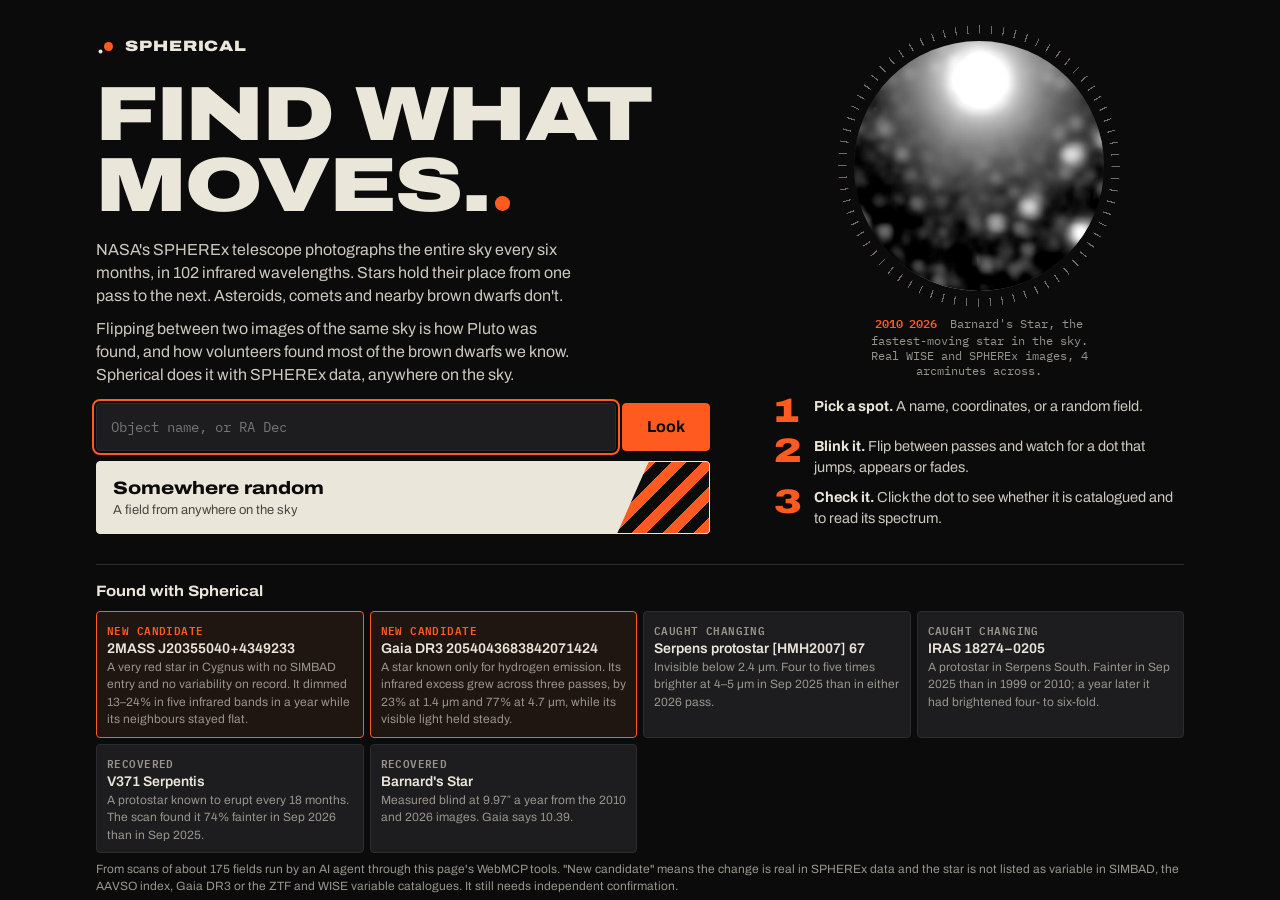
==== commit c22b9082: "Start page: found objects first, full width, new candidates highlighted Co-Authored-By: Claude Fable" ====
--- a/app/pages/index.html
+++ b/app/pages/index.html
@@ -152,14 +152,14 @@
       </div>
 
       <div class="lists">
-        <section>
-          <h2>Practise on known objects</h2>
-          <div id="presets" class="cards"></div>
-        </section>
         <section id="foundSection" hidden>
           <h2>Found with Spherical</h2>
           <div id="found" class="cards"></div>
           <p class="foundnote" id="foundNote"></p>
+        </section>
+        <section>
+          <h2>Practise on known objects</h2>
+          <div id="presets" class="cards"></div>
         </section>
       </div>
     </div>
--- a/app/pages/style.css
+++ b/app/pages/style.css
@@ -144,12 +144,12 @@
 
 /* ---------- start page ---------- */
 .intro { position: fixed; inset: 0; z-index: 20; background: var(--ink); overflow: auto; }
-.introin { min-height: 100%; max-width: 1200px; margin: 0 auto; padding: clamp(20px, 4.5vw, 56px); display: grid; grid-template-columns: minmax(0, 1.2fr) minmax(0, .8fr); gap: clamp(24px, 4vw, 44px) clamp(24px, 5vw, 72px); align-content: center; }
-.wordmark { font-stretch: 125%; font-weight: 900; letter-spacing: .06em; font-size: 15px; display: flex; align-items: center; gap: 12px; margin-bottom: clamp(18px, 4vh, 40px); }
-.intro h1 { margin: 0 0 20px; font-stretch: 125%; font-weight: 900; font-size: clamp(42px, 7vw, 98px); line-height: .92; letter-spacing: -.01em; text-transform: uppercase; }
+.introin { min-height: 100%; max-width: 1200px; margin: 0 auto; padding: clamp(18px, 3vw, 36px) clamp(20px, 4.5vw, 56px); display: grid; grid-template-columns: minmax(0, 1.2fr) minmax(0, .8fr); gap: clamp(20px, 3vw, 30px) clamp(24px, 5vw, 72px); align-content: center; }
+.wordmark { font-stretch: 125%; font-weight: 900; letter-spacing: .06em; font-size: 15px; display: flex; align-items: center; gap: 12px; margin-bottom: clamp(14px, 2.5vh, 26px); }
+.intro h1 { margin: 0 0 16px; font-stretch: 125%; font-weight: 900; font-size: clamp(40px, 6vw, 80px); line-height: .92; letter-spacing: -.01em; text-transform: uppercase; }
 .intro h1::after { content: ""; display: inline-block; width: .19em; height: .19em; border-radius: 50%; background: var(--signal); margin-left: .06em; }
-.lead { margin: 0 0 12px; max-width: 54ch; font-size: clamp(15px, 1.25vw, 17px); color: #cdc8bd; }
-.search.big { margin-top: 22px; flex: none; }
+.lead { margin: 0 0 10px; max-width: 54ch; font-size: clamp(15px, 1.25vw, 17px); color: #cdc8bd; }
+.search.big { margin-top: 16px; flex: none; }
 .search.big input { padding: 13px 14px; font-size: 14px; }
 .search.big button { padding: 0 24px; font-size: 16px; }
 .randombig { margin-top: 10px; width: 100%; text-align: left; padding: 13px 104px 13px 16px; background: var(--bone); border-color: var(--bone); color: var(--ink); display: grid; position: relative; overflow: hidden; }
@@ -160,7 +160,7 @@
 
 .how { align-self: center; }
 .demo { margin: 0; display: grid; justify-items: center; gap: 22px; }
-.lens { position: relative; width: min(300px, 72%); aspect-ratio: 1; border-radius: 50%; }
+.lens { position: relative; width: min(250px, 66%); aspect-ratio: 1; border-radius: 50%; }
 .lens::before { content: ""; position: absolute; inset: -16px; border-radius: 50%; background: repeating-conic-gradient(var(--dim) 0 .5deg, transparent .5deg 5deg); -webkit-mask: radial-gradient(closest-side, transparent calc(100% - 9px), #000 calc(100% - 8px)); mask: radial-gradient(closest-side, transparent calc(100% - 9px), #000 calc(100% - 8px)); opacity: .7; }
 .lens img { position: absolute; inset: 0; width: 100%; height: 100%; object-fit: cover; border-radius: 50%; display: block; background: #000; }
 .lens img.b { animation: flip 2.4s steps(1) infinite; }
@@ -171,19 +171,21 @@
 .demo .y2 { animation: y2 2.4s steps(1) infinite; }
 @keyframes y1 { 0% { display: inline; } 50% { display: none; } }
 @keyframes y2 { 0% { display: none; } 50% { display: inline; } }
-.steps3 { list-style: none; margin: 26px 0 0; padding: 0; display: grid; gap: 12px; }
+.steps3 { list-style: none; margin: 18px 0 0; padding: 0; display: grid; gap: 9px; }
 .steps3 li { display: grid; grid-template-columns: 40px 1fr; align-items: start; }
 .steps3 b { font-stretch: 125%; font-weight: 900; font-size: 34px; line-height: .9; color: var(--signal); }
 .steps3 span { color: #cdc8bd; font-size: 14.5px; }
 .steps3 strong { color: var(--bone); }
-.lists { grid-column: 1 / -1; display: grid; grid-template-columns: 1fr 1fr; gap: 22px clamp(24px, 5vw, 72px); padding-top: 20px; border-top: 1px solid var(--line); align-items: start; }
-.lists section:first-child:has(+ [hidden]) { grid-column: 1 / -1; }
-.lists h2 { margin: 0 0 10px; font-size: 13px; font-weight: 600; color: var(--dim); }
+.lists { grid-column: 1 / -1; display: grid; gap: 20px; padding-top: 16px; border-top: 1px solid var(--line); }
+.lists h2 { margin: 0 0 8px; font-size: 13px; font-weight: 600; color: var(--dim); }
+#foundSection h2 { color: var(--bone); font-size: 15px; font-stretch: 112%; font-weight: 700; }
 .cards { display: grid; grid-template-columns: repeat(auto-fill, minmax(190px, 1fr)); gap: 6px; }
+#found { grid-template-columns: repeat(auto-fill, minmax(250px, 1fr)); }
 .cards button { text-align: left; padding: 8px 10px; display: grid; font-weight: 600; align-content: start; }
 .cards button span { font-weight: 400; font-size: 12px; color: var(--dim); }
-#found button { border-color: #5a2a17; }
-#found button i { font: 600 10.5px var(--mono); font-style: normal; color: var(--signal); letter-spacing: .04em; text-transform: uppercase; }
+#found button i { font: 600 10.5px var(--mono); font-style: normal; color: var(--dim); letter-spacing: .04em; text-transform: uppercase; }
+#found button.isnew { border-color: var(--signal); background: #1f1511; }
+#found button.isnew i { color: var(--signal); }
 .foundnote { margin: 8px 0 0; font-size: 12px; color: var(--dim); }
 
 /* ---------- guide bubble ---------- */
@@ -215,7 +217,6 @@
   .speed { display: none; }
   .pop { margin-left: 0; }
   .introin { grid-template-columns: 1fr; align-content: start; }
-  .lists { grid-template-columns: 1fr; }
 }
 /* ?embed=1 : image, tape and tools only */
 body.embed .bar, body.embed .rack, body.embed .foot { display: none; }
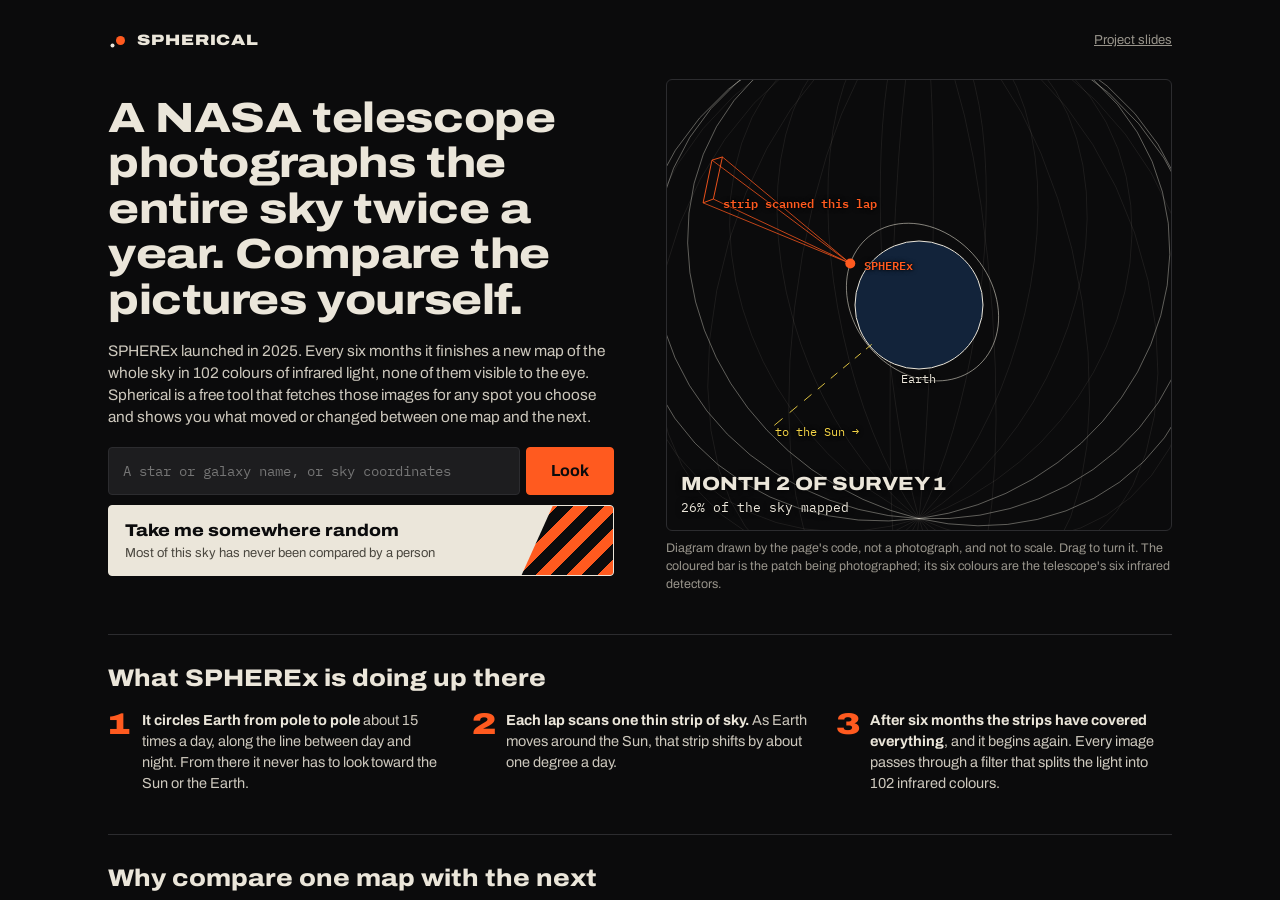
==== commit ed86a2d9: "Start page rewrite with 3D mission diagram, submission slides, security headers - Start page explain" ====
--- a/app/pages/index.html
+++ b/app/pages/index.html
@@ -3,8 +3,10 @@
 <head>
   <meta charset="utf-8">
   <meta name="viewport" content="width=device-width, initial-scale=1">
-  <title>Spherical — find what moves in the SPHEREx sky</title>
-  <meta name="description" content="Blink, subtract and stack NASA SPHEREx infrared images of any patch of sky to find things that move or change.">
+  <title>Spherical — compare NASA SPHEREx images of the sky over time</title>
+  <meta name="author" content="Nick Fabek">
+  <meta name="generator" content="Hand-directed; code written with an AI assistant (Claude). All sky images are real NASA telescope data.">
+  <meta name="description" content="A free tool that fetches NASA SPHEREx infrared images of any spot in the sky and shows what moved or changed between one all-sky map and the next.">
   <link rel="preconnect" href="https://fonts.googleapis.com">
   <link rel="preconnect" href="https://fonts.gstatic.com" crossorigin>
   <link href="https://fonts.googleapis.com/css2?family=Archivo:wdth,wght@62..125,400..900&family=IBM+Plex+Mono:wght@400;500;600&display=swap" rel="stylesheet">
@@ -127,41 +129,70 @@
   <!-- Start page -->
   <div class="intro" id="intro" hidden>
     <div class="introin">
-      <div class="pitch">
-        <div class="wordmark">SPHERICAL</div>
-        <h1>Find what moves.</h1>
-        <p class="lead">NASA's SPHEREx telescope photographs the entire sky every six months, in 102 infrared wavelengths. Stars hold their place from one pass to the next. Asteroids, comets and nearby brown dwarfs don't.</p>
-        <p class="lead">Flipping between two images of the same sky is how Pluto was found, and how volunteers found most of the brown dwarfs we know. Spherical does it with SPHEREx data, anywhere on the sky.</p>
-        <form id="introSearch" class="search big">
-          <input id="introQ" type="text" autocomplete="off" spellcheck="false" placeholder="Object name, or RA Dec" aria-label="Object name or coordinates">
-          <button type="submit" class="solid">Look</button>
-        </form>
-        <button id="introRandom" class="randombig"><b>Somewhere random</b><span>A field from anywhere on the sky</span></button>
-      </div>
-
-      <div class="how">
+      <div class="ihead"><div class="wordmark">SPHERICAL</div><a href="slides/">Project slides</a></div>
+
+      <section class="hero">
+        <div class="pitch">
+          <h1>A NASA telescope photographs the entire sky twice a year. Compare the pictures yourself.</h1>
+          <p class="lead">SPHEREx launched in 2025. Every six months it finishes a new map of the whole sky in 102 colours of infrared light, none of them visible to the eye. Spherical is a free tool that fetches those images for any spot you choose and shows you what moved or changed between one map and the next.</p>
+          <form id="introSearch" class="search big">
+            <input id="introQ" type="text" autocomplete="off" spellcheck="false" placeholder="A star or galaxy name, or sky coordinates" aria-label="Object name or coordinates">
+            <button type="submit" class="solid">Look</button>
+          </form>
+          <button id="introRandom" class="randombig"><b>Take me somewhere random</b><span>Most of this sky has never been compared by a person</span></button>
+        </div>
+        <figure class="mission">
+          <div id="mission" aria-label="Animated 3D diagram of the SPHEREx orbit and sky scan"></div>
+          <figcaption>Diagram drawn by the page's code, not a photograph, and not to scale. Drag to turn it. The coloured bar is the patch being photographed; its six colours are the telescope's six infrared detectors.</figcaption>
+        </figure>
+      </section>
+
+      <section class="block">
+        <h2>What SPHEREx is doing up there</h2>
+        <ol class="facts">
+          <li><b>1</b><span><strong>It circles Earth from pole to pole</strong> about 15 times a day, along the line between day and night. From there it never has to look toward the Sun or the Earth.</span></li>
+          <li><b>2</b><span><strong>Each lap scans one thin strip of sky.</strong> As Earth moves around the Sun, that strip shifts by about one degree a day.</span></li>
+          <li><b>3</b><span><strong>After six months the strips have covered everything</strong>, and it begins again. Every image passes through a filter that splits the light into 102 infrared colours.</span></li>
+        </ol>
+      </section>
+
+      <section class="block">
+        <h2>Why compare one map with the next</h2>
+        <div class="why">
+          <div><h3>Things that move are close to us</h3><p>Stars are so far away that they appear fixed. Asteroids, comets and brown dwarfs (dim, failed stars drifting near the Sun) shift between pictures. Pluto was found this way in 1930, by flipping between two photographs.</p></div>
+          <div><h3>Things that change are doing something</h3><p>Newborn stars flare and fade as gas falls onto them. Dying stars swell and shrink. Infrared light passes through the dust that hides both from ordinary telescopes.</p></div>
+          <div><h3>There is too much for scientists alone</h3><p>SPHEREx records hundreds of millions of stars and galaxies. Volunteers comparing images from an earlier NASA telescope, WISE, have found thousands of nearby brown dwarf candidates that software missed. This tool exists so anyone can do the same with SPHEREx.</p></div>
+        </div>
+      </section>
+
+      <section class="block howrow">
         <figure class="demo">
           <div class="lens"><img src="img/blink-2010.jpg" alt="" width="360" height="360"><img class="b" src="img/blink-2026.jpg" alt="" width="360" height="360"></div>
           <figcaption><b class="y1">2010</b><b class="y2">2026</b> Barnard's Star, the fastest-moving star in the sky. Real WISE and SPHEREx images, 4 arcminutes across.</figcaption>
         </figure>
-        <ol class="steps3">
-          <li><b>1</b><span><strong>Pick a spot.</strong> A name, coordinates, or a random field.</span></li>
-          <li><b>2</b><span><strong>Blink it.</strong> Flip between passes and watch for a dot that jumps, appears or fades.</span></li>
-          <li><b>3</b><span><strong>Check it.</strong> Click the dot to see whether it is catalogued and to read its spectrum.</span></li>
-        </ol>
-      </div>
-
-      <div class="lists">
-        <section id="foundSection" hidden>
-          <h2>Found with Spherical</h2>
-          <div id="found" class="cards"></div>
-          <p class="foundnote" id="foundNote"></p>
-        </section>
-        <section>
-          <h2>Practise on known objects</h2>
-          <div id="presets" class="cards"></div>
-        </section>
-      </div>
+        <div>
+          <h2>How Spherical works</h2>
+          <ol class="facts">
+            <li><b>1</b><span><strong>You name a place</strong>: an object, sky coordinates, or a random spot.</span></li>
+            <li><b>2</b><span><strong>It gathers every SPHEREx exposure of that spot</strong>, usually 300 to 500, plus a 2010 image from NASA's WISE telescope, and lines them up.</span></li>
+            <li><b>3</b><span><strong>You flip between dates</strong>, subtract one from another, or add them all together. Stars already in Europe's Gaia catalogue are ringed.</span></li>
+            <li><b>4</b><span><strong>It checks every source for you</strong> and lists the ones that moved or changed brightness. Click any of them to see its infrared spectrum.</span></li>
+          </ol>
+        </div>
+      </section>
+
+      <section class="block" id="foundSection" hidden>
+        <h2>What it has found so far</h2>
+        <div id="found" class="cards"></div>
+        <p class="foundnote" id="foundNote"></p>
+      </section>
+
+      <section class="block">
+        <h2>Try it on something well known</h2>
+        <div id="presets" class="cards"></div>
+      </section>
+
+      <p class="ifoot">Built for the 2026 NASA Space Apps Challenge, &ldquo;Planet X and SPHEREx&rdquo;. Images: NASA SPHEREx and WISE, served by IRSA. Star catalogue: ESA Gaia. The code was written with an AI assistant (Claude); every sky image is real telescope data. Not affiliated with or endorsed by NASA.</p>
     </div>
   </div>
 
--- a/app/pages/style.css
+++ b/app/pages/style.css
@@ -144,49 +144,67 @@
 
 /* ---------- start page ---------- */
 .intro { position: fixed; inset: 0; z-index: 20; background: var(--ink); overflow: auto; }
-.introin { min-height: 100%; max-width: 1200px; margin: 0 auto; padding: clamp(18px, 3vw, 36px) clamp(20px, 4.5vw, 56px); display: grid; grid-template-columns: minmax(0, 1.2fr) minmax(0, .8fr); gap: clamp(20px, 3vw, 30px) clamp(24px, 5vw, 72px); align-content: center; }
-.wordmark { font-stretch: 125%; font-weight: 900; letter-spacing: .06em; font-size: 15px; display: flex; align-items: center; gap: 12px; margin-bottom: clamp(14px, 2.5vh, 26px); }
-.intro h1 { margin: 0 0 16px; font-stretch: 125%; font-weight: 900; font-size: clamp(40px, 6vw, 80px); line-height: .92; letter-spacing: -.01em; text-transform: uppercase; }
-.intro h1::after { content: ""; display: inline-block; width: .19em; height: .19em; border-radius: 50%; background: var(--signal); margin-left: .06em; }
-.lead { margin: 0 0 10px; max-width: 54ch; font-size: clamp(15px, 1.25vw, 17px); color: #cdc8bd; }
-.search.big { margin-top: 16px; flex: none; }
+.introin { max-width: 1160px; margin: 0 auto; padding: clamp(16px, 2.6vw, 30px) clamp(18px, 4vw, 48px) 40px; }
+.ihead { display: flex; justify-content: space-between; align-items: center; margin-bottom: clamp(18px, 3vh, 34px); }
+.ihead a { font-size: 13px; color: var(--dim); }
+.wordmark { font-stretch: 125%; font-weight: 900; letter-spacing: .06em; font-size: 15px; display: flex; align-items: center; gap: 12px; }
+.hero { display: grid; grid-template-columns: minmax(0, 1fr) minmax(0, 1fr); gap: clamp(22px, 4vw, 52px); align-items: center; }
+.intro h1 { margin: 0 0 16px; font-stretch: 118%; font-weight: 800; font-size: clamp(27px, 3.3vw, 44px); line-height: 1.08; letter-spacing: -.01em; text-wrap: balance; }
+.lead { margin: 0 0 10px; max-width: 56ch; font-size: clamp(15px, 1.2vw, 17px); color: #cdc8bd; }
+.search.big { margin-top: 18px; flex: none; }
 .search.big input { padding: 13px 14px; font-size: 14px; }
 .search.big button { padding: 0 24px; font-size: 16px; }
 .randombig { margin-top: 10px; width: 100%; text-align: left; padding: 13px 104px 13px 16px; background: var(--bone); border-color: var(--bone); color: var(--ink); display: grid; position: relative; overflow: hidden; }
-.randombig b { font-size: 18px; font-weight: 800; font-stretch: 118%; }
+.randombig b { font-size: 17px; font-weight: 800; font-stretch: 112%; }
 .randombig span { font-size: 13px; color: #4a473f; }
 .randombig::after { content: ""; position: absolute; inset: 0 0 0 auto; width: 92px; background: repeating-linear-gradient(-45deg, var(--signal) 0 11px, var(--ink) 11px 22px); clip-path: polygon(34% 0, 100% 0, 100% 100%, 0 100%); }
 .randombig:hover { border-color: var(--signal) !important; }
 
-.how { align-self: center; }
-.demo { margin: 0; display: grid; justify-items: center; gap: 22px; }
-.lens { position: relative; width: min(250px, 66%); aspect-ratio: 1; border-radius: 50%; }
-.lens::before { content: ""; position: absolute; inset: -16px; border-radius: 50%; background: repeating-conic-gradient(var(--dim) 0 .5deg, transparent .5deg 5deg); -webkit-mask: radial-gradient(closest-side, transparent calc(100% - 9px), #000 calc(100% - 8px)); mask: radial-gradient(closest-side, transparent calc(100% - 9px), #000 calc(100% - 8px)); opacity: .7; }
+.mission { margin: 0; }
+#mission { position: relative; aspect-ratio: 1.12; border: 1px solid var(--line); border-radius: 6px; overflow: hidden; background: var(--ink); cursor: grab; touch-action: pan-y; }
+#mission canvas { position: absolute; inset: 0; width: 100%; height: 100%; display: block; }
+.mlabels { position: absolute; inset: 0; pointer-events: none; font: 11.5px var(--mono); color: var(--bone); }
+.mlabels span { position: absolute; left: 0; top: 0; white-space: nowrap; text-shadow: 0 0 5px #000, 0 0 2px #000; transition: opacity .2s; }
+.mlabels [data-k=craft], .mlabels [data-k=strip] { color: var(--signal); font-weight: 600; }
+.mlabels [data-k=sun] { color: #f5d547; }
+.mread { position: absolute; left: 14px; bottom: 12px; pointer-events: none; text-shadow: 0 0 6px #000; }
+.mread b { display: block; font-stretch: 118%; font-weight: 800; font-size: 19px; text-transform: uppercase; }
+.mread i { font: 12.5px var(--mono); font-style: normal; color: var(--bone); }
+.mission figcaption, .demo figcaption { margin-top: 8px; font-size: 12.5px; color: var(--dim); }
+
+.block { margin-top: clamp(26px, 4.5vh, 44px); padding-top: clamp(18px, 3vh, 26px); border-top: 1px solid var(--line); }
+.block h2 { margin: 0 0 14px; font-size: clamp(19px, 1.9vw, 24px); font-weight: 800; font-stretch: 112%; }
+.facts { list-style: none; margin: 0; padding: 0; display: grid; grid-template-columns: repeat(3, 1fr); gap: 18px 28px; }
+.facts li { display: grid; grid-template-columns: 34px 1fr; align-items: start; }
+.facts b { font-stretch: 125%; font-weight: 900; font-size: 30px; line-height: .95; color: var(--signal); }
+.facts span { color: #cdc8bd; font-size: 14.5px; }
+.facts strong { color: var(--bone); }
+.why { display: grid; grid-template-columns: repeat(3, 1fr); gap: 18px 28px; }
+.why h3 { margin: 0 0 6px; font-size: 16px; font-weight: 700; }
+.why p { margin: 0; color: #cdc8bd; font-size: 14.5px; }
+.howrow { display: grid; grid-template-columns: 260px minmax(0, 1fr); gap: clamp(24px, 4vw, 52px); align-items: center; }
+.howrow .facts { grid-template-columns: 1fr 1fr; }
+.demo { margin: 0; display: grid; justify-items: center; gap: 20px; }
+.lens { position: relative; width: 220px; max-width: 100%; aspect-ratio: 1; border-radius: 50%; margin: 14px; }
+.lens::before { content: ""; position: absolute; inset: -14px; border-radius: 50%; background: repeating-conic-gradient(var(--dim) 0 .5deg, transparent .5deg 5deg); -webkit-mask: radial-gradient(closest-side, transparent calc(100% - 8px), #000 calc(100% - 7px)); mask: radial-gradient(closest-side, transparent calc(100% - 8px), #000 calc(100% - 7px)); opacity: .7; }
 .lens img { position: absolute; inset: 0; width: 100%; height: 100%; object-fit: cover; border-radius: 50%; display: block; background: #000; }
 .lens img.b { animation: flip 2.4s steps(1) infinite; }
 @keyframes flip { 0% { opacity: 0; } 50% { opacity: 1; } }
-.demo figcaption { font: 12px var(--mono); color: var(--dim); text-align: center; max-width: 34ch; }
-.demo figcaption b { color: var(--signal); font-weight: 600; margin-right: 6px; }
+.demo figcaption { text-align: center; max-width: 30ch; margin-top: 0; }
+.demo figcaption b { color: var(--signal); font: 600 12px var(--mono); margin-right: 6px; }
 .demo .y1 { animation: y1 2.4s steps(1) infinite; }
 .demo .y2 { animation: y2 2.4s steps(1) infinite; }
 @keyframes y1 { 0% { display: inline; } 50% { display: none; } }
 @keyframes y2 { 0% { display: none; } 50% { display: inline; } }
-.steps3 { list-style: none; margin: 18px 0 0; padding: 0; display: grid; gap: 9px; }
-.steps3 li { display: grid; grid-template-columns: 40px 1fr; align-items: start; }
-.steps3 b { font-stretch: 125%; font-weight: 900; font-size: 34px; line-height: .9; color: var(--signal); }
-.steps3 span { color: #cdc8bd; font-size: 14.5px; }
-.steps3 strong { color: var(--bone); }
-.lists { grid-column: 1 / -1; display: grid; gap: 20px; padding-top: 16px; border-top: 1px solid var(--line); }
-.lists h2 { margin: 0 0 8px; font-size: 13px; font-weight: 600; color: var(--dim); }
-#foundSection h2 { color: var(--bone); font-size: 15px; font-stretch: 112%; font-weight: 700; }
 .cards { display: grid; grid-template-columns: repeat(auto-fill, minmax(190px, 1fr)); gap: 6px; }
 #found { grid-template-columns: repeat(auto-fill, minmax(250px, 1fr)); }
-.cards button { text-align: left; padding: 8px 10px; display: grid; font-weight: 600; align-content: start; }
-.cards button span { font-weight: 400; font-size: 12px; color: var(--dim); }
+.cards button { text-align: left; padding: 9px 11px; display: grid; font-weight: 600; align-content: start; }
+.cards button span { font-weight: 400; font-size: 12.5px; color: var(--dim); }
 #found button i { font: 600 10.5px var(--mono); font-style: normal; color: var(--dim); letter-spacing: .04em; text-transform: uppercase; }
 #found button.isnew { border-color: var(--signal); background: #1f1511; }
 #found button.isnew i { color: var(--signal); }
-.foundnote { margin: 8px 0 0; font-size: 12px; color: var(--dim); }
+.foundnote { margin: 10px 0 0; font-size: 13px; color: var(--dim); max-width: 100ch; }
+.ifoot { margin: 34px 0 0; padding-top: 16px; border-top: 1px solid var(--line); font-size: 12.5px; color: var(--dim); }
 
 /* ---------- guide bubble ---------- */
 .coach { position: fixed; z-index: 30; width: 290px; max-width: calc(100vw - 24px); background: var(--bone); color: var(--ink); border-radius: 6px; padding: 14px; box-shadow: 0 12px 40px rgba(0, 0, 0, .6); }
@@ -216,7 +234,7 @@
   .foot .credits { margin-left: 0; }
   .speed { display: none; }
   .pop { margin-left: 0; }
-  .introin { grid-template-columns: 1fr; align-content: start; }
+  .hero, .howrow, .why, .facts, .howrow .facts { grid-template-columns: 1fr; }
 }
 /* ?embed=1 : image, tape and tools only */
 body.embed .bar, body.embed .rack, body.embed .foot { display: none; }
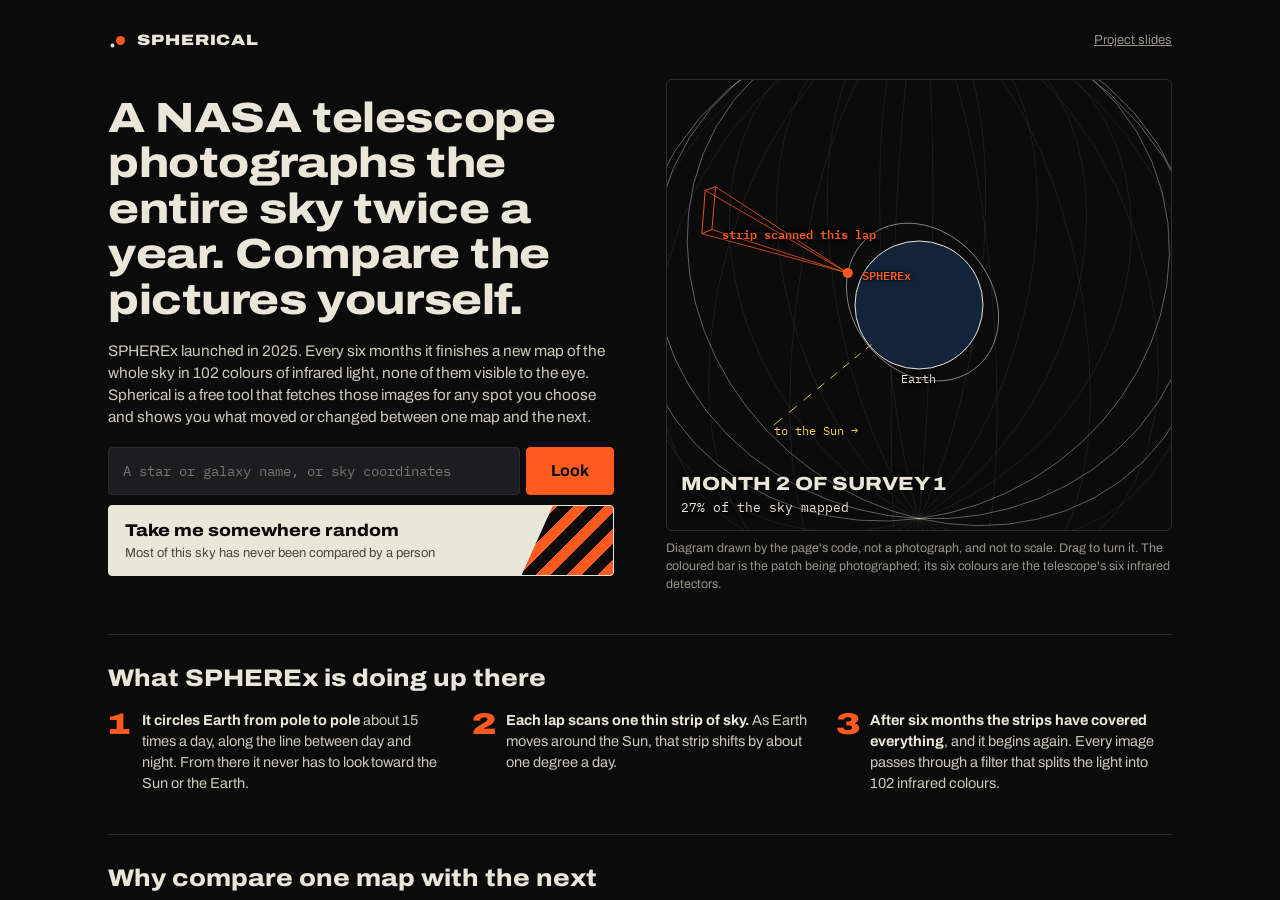
==== commit d03f6ab8: "Slides: team Spherical Software, member Nicholas Fabek Co-Authored-By: Claude Fable 5.2 <noreply@ant" ====
--- a/app/pages/index.html
+++ b/app/pages/index.html
@@ -4,7 +4,7 @@
   <meta charset="utf-8">
   <meta name="viewport" content="width=device-width, initial-scale=1">
   <title>Spherical — compare NASA SPHEREx images of the sky over time</title>
-  <meta name="author" content="Nick Fabek">
+  <meta name="author" content="Nicholas Fabek (team Spherical Software)">
   <meta name="generator" content="Hand-directed; code written with an AI assistant (Claude). All sky images are real NASA telescope data.">
   <meta name="description" content="A free tool that fetches NASA SPHEREx infrared images of any spot in the sky and shows what moved or changed between one all-sky map and the next.">
   <link rel="preconnect" href="https://fonts.googleapis.com">
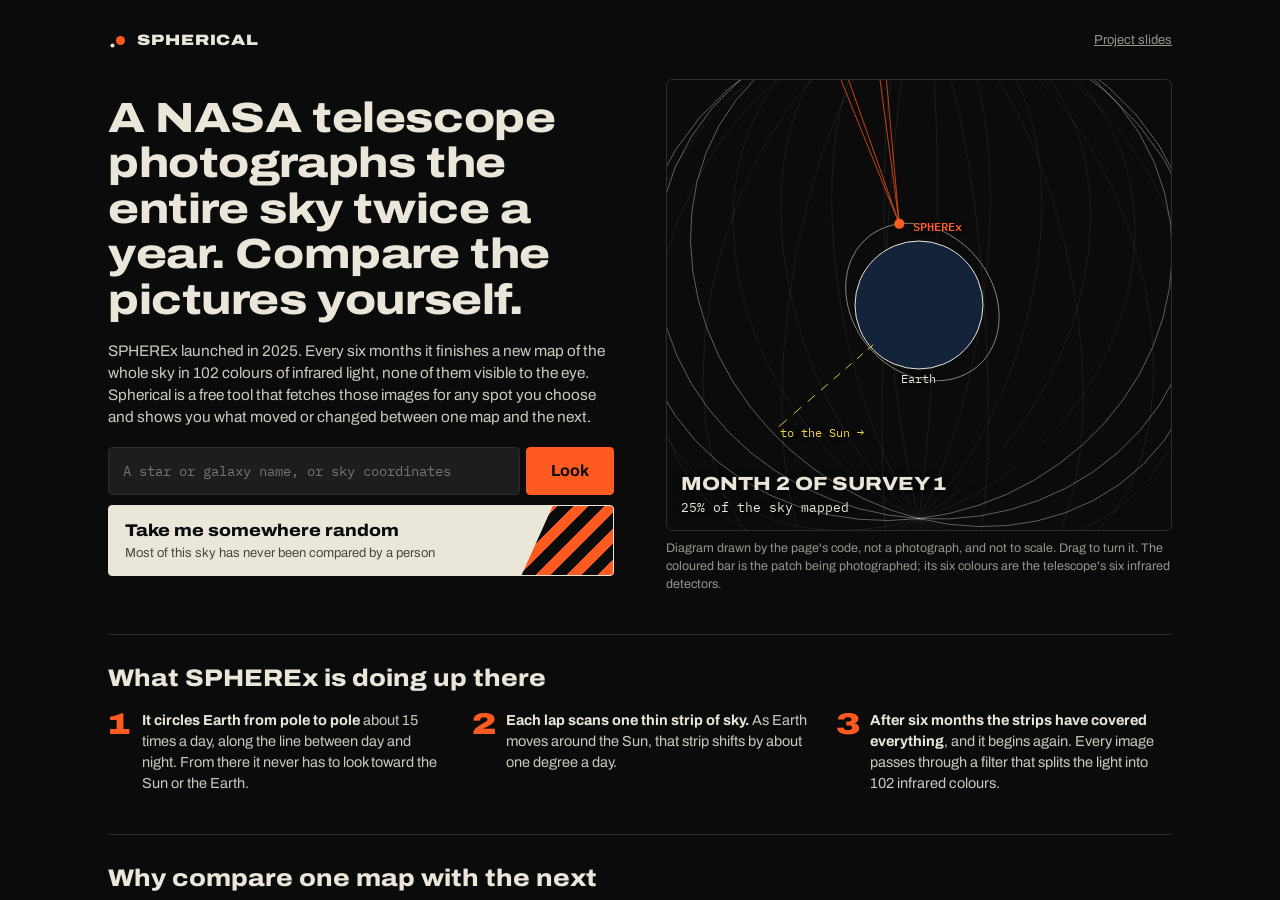
==== commit ca0ee4a5: "API limits: per-visitor and daily caps on new tile builds, lookups and R2 storage - lib/limit.js hol" ====
--- a/app/pages/index.html
+++ b/app/pages/index.html
@@ -121,6 +121,7 @@
 
     <footer class="foot">
       <span id="progress"></span>
+      <span class="partial" id="limited" hidden>Limit reached: some exposures were not fetched.</span>
       <span class="partial" id="partial" hidden>Part of NASA's archive did not answer; some exposures are missing. <button id="retry">Try again</button></span>
       <span class="credits">Images: NASA SPHEREx and WISE via <a href="https://irsa.ipac.caltech.edu/Missions/spherex.html" target="_blank" rel="noopener">IRSA</a> · Stars: ESA <a href="https://www.cosmos.esa.int/gaia" target="_blank" rel="noopener">Gaia DR3</a> · Names: CDS<span id="renderer"></span></span>
     </footer>
